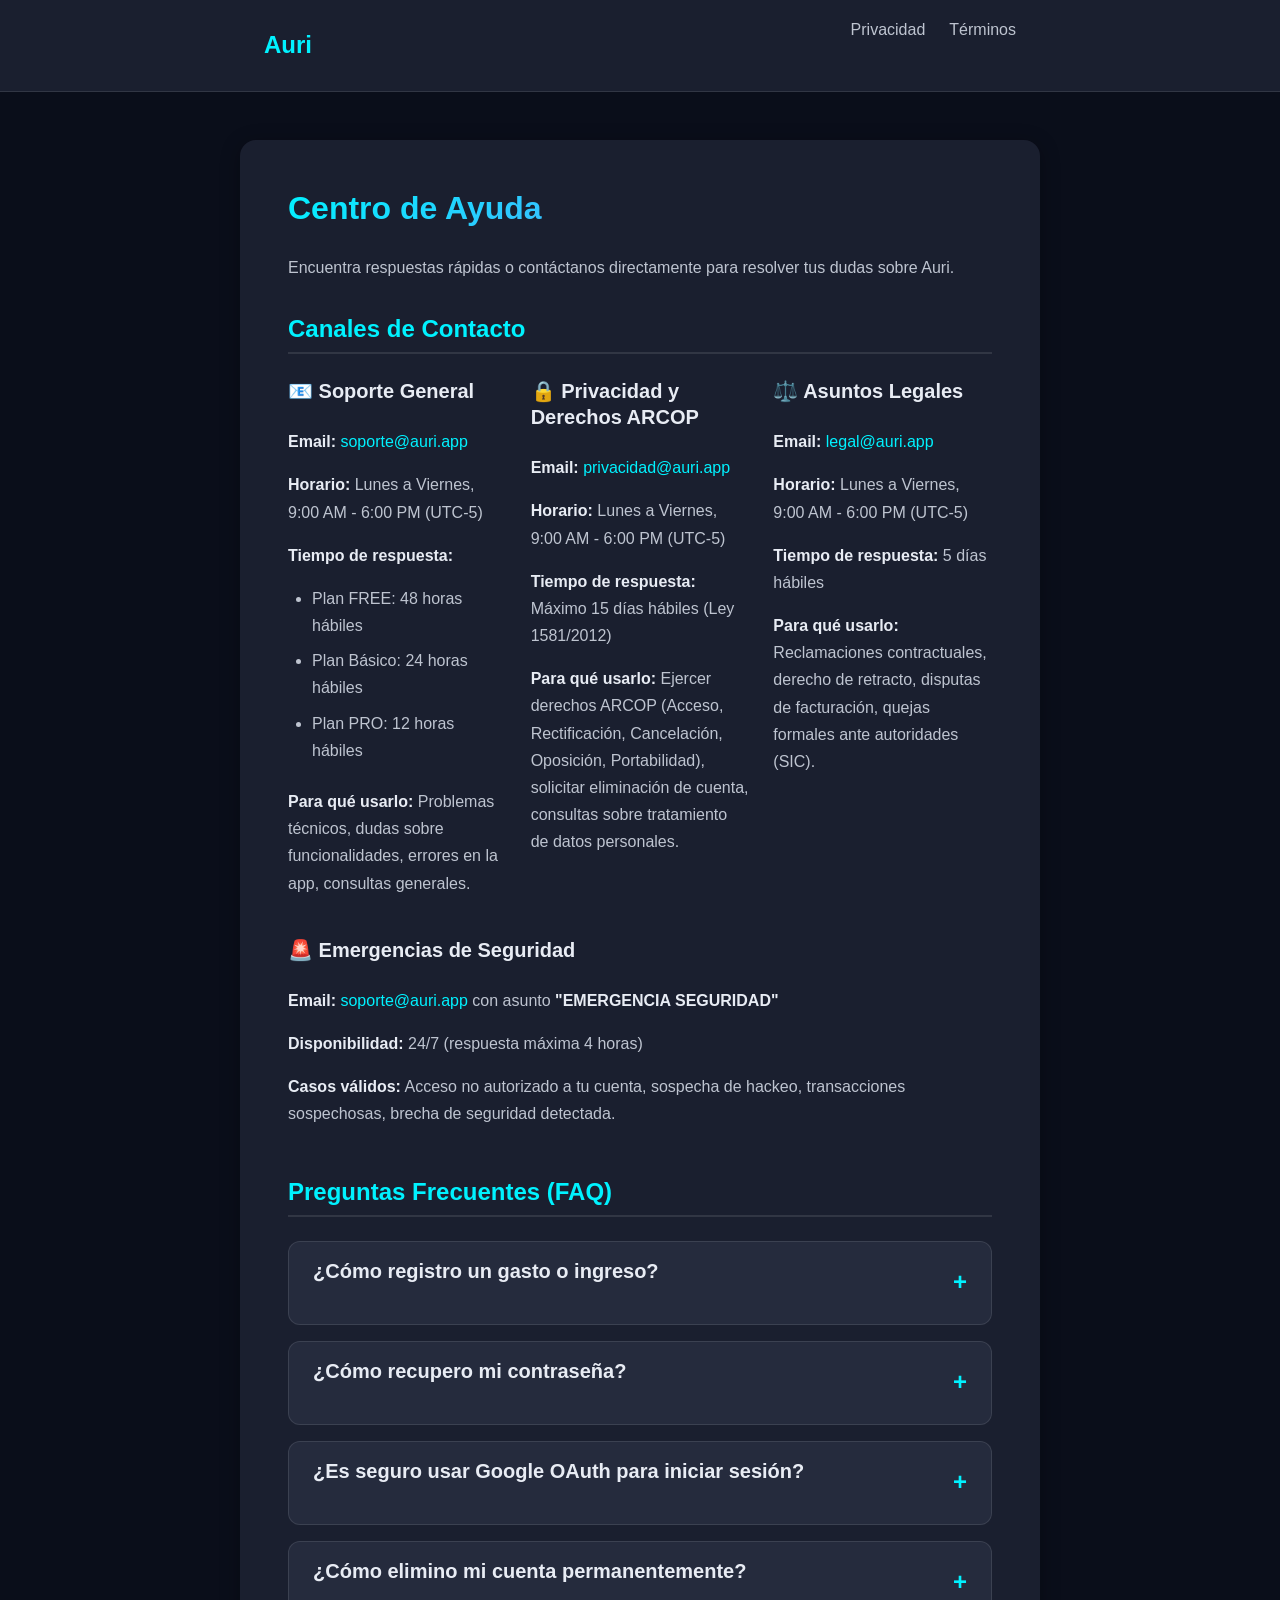
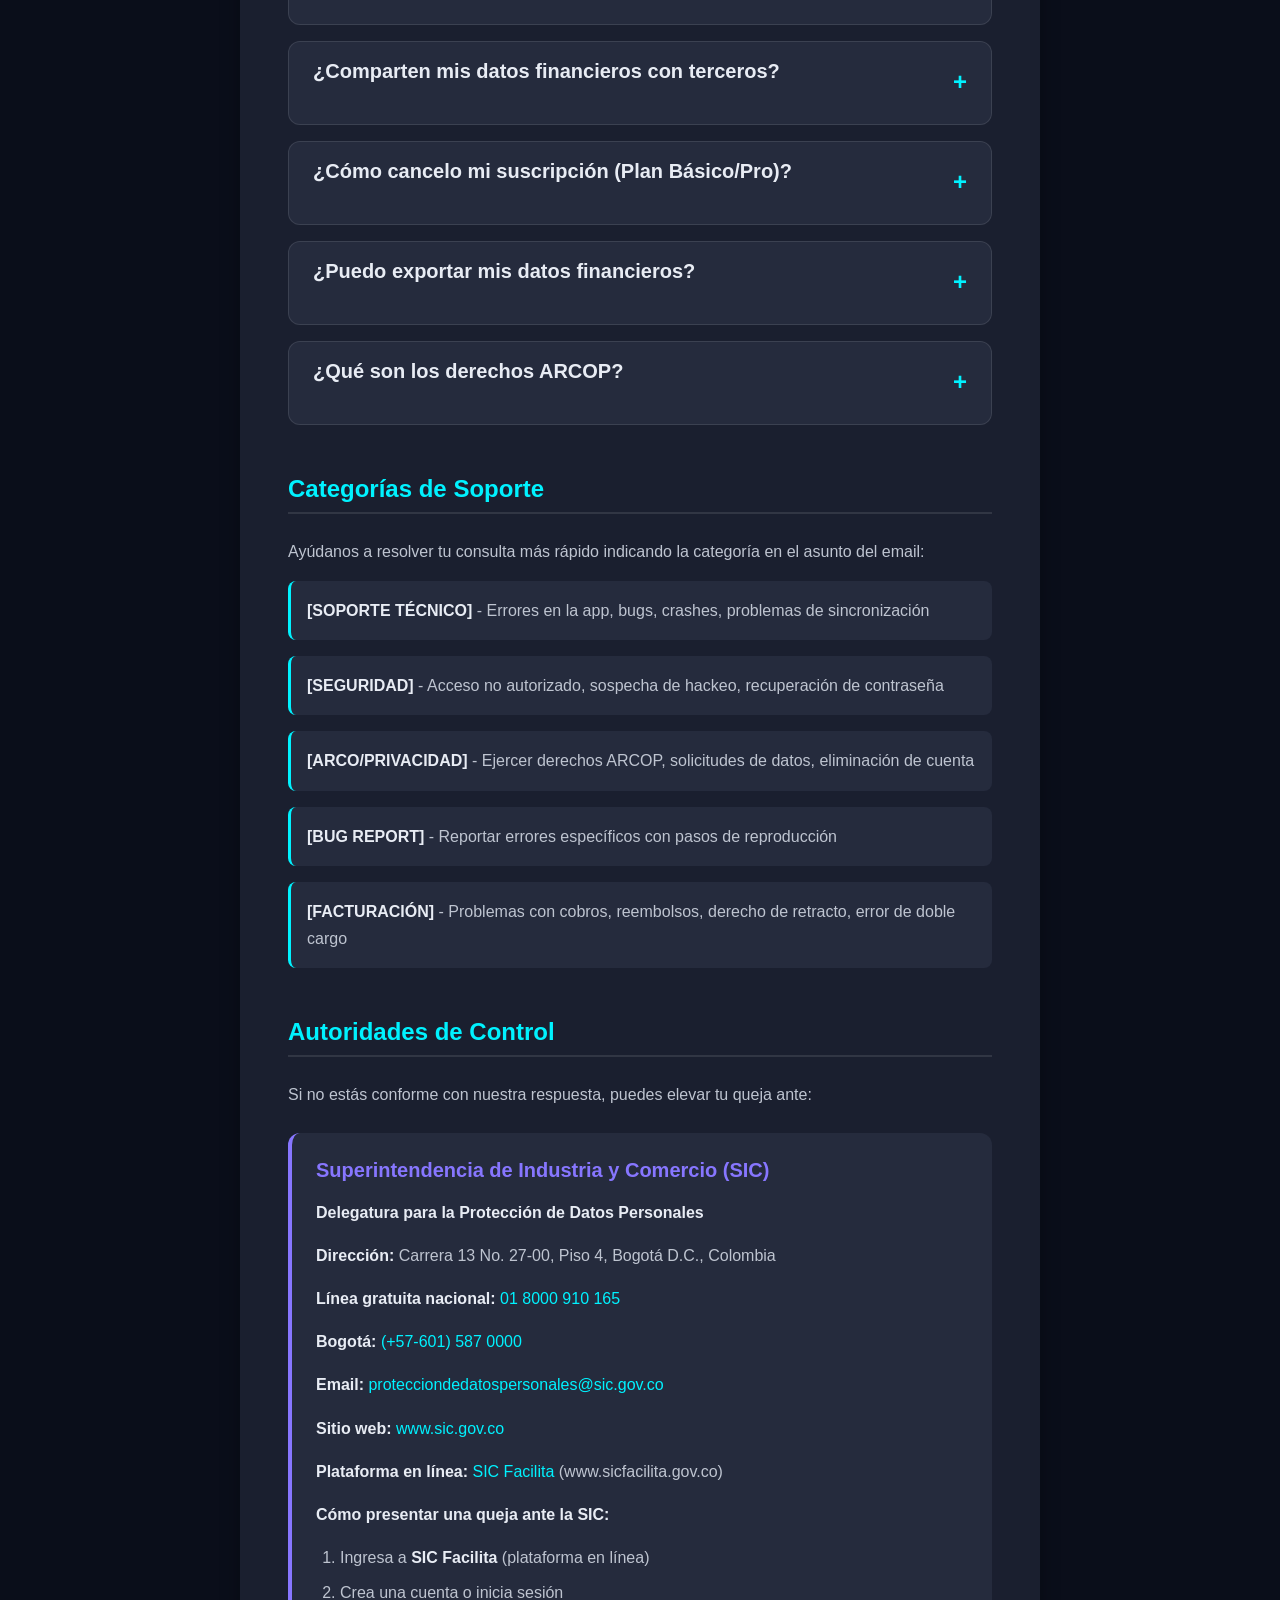
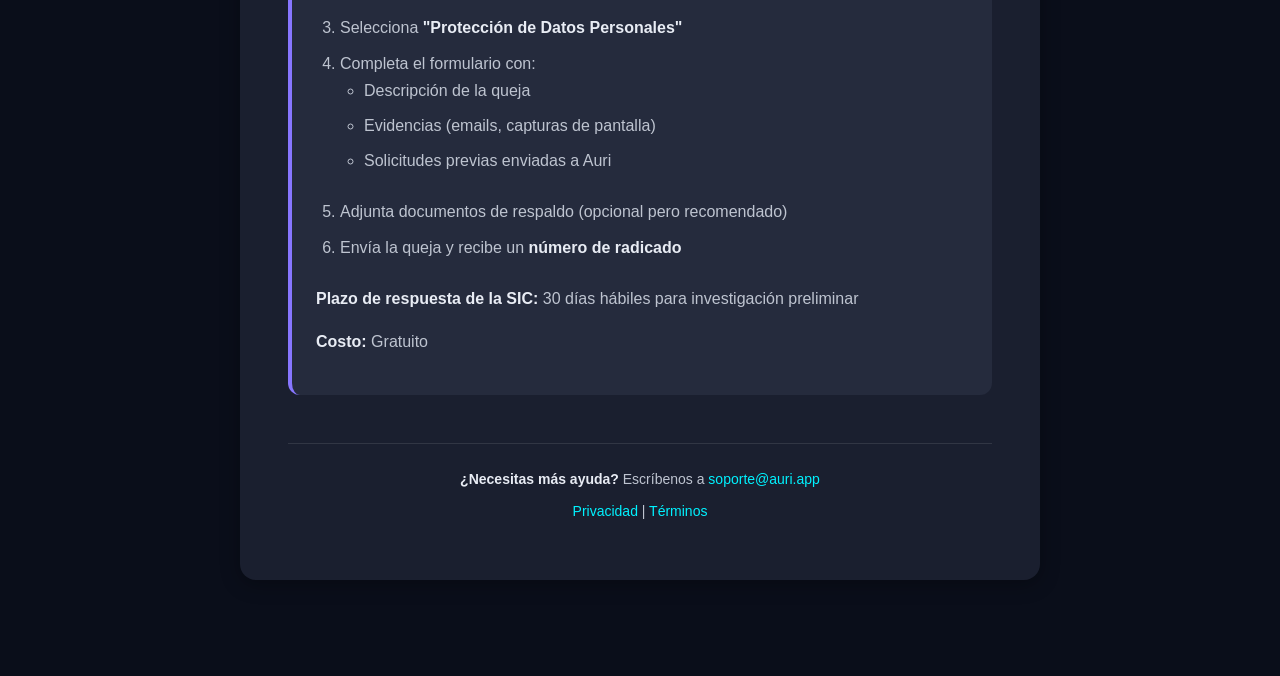
==== support.html @ 828a108d "Initial commit: Legal pages complete - Privacy, Terms, Support (HTML + CSS) - US-055 v1.0" ====
<!DOCTYPE html>
<html lang="es-CO">
<head>
  <meta charset="UTF-8">
  <meta name="viewport" content="width=device-width, initial-scale=1.0">
  <title>Centro de Ayuda - Auri</title>
  <meta name="description" content="Centro de Ayuda y Soporte de Auri - Finanzas Personales">
  <link rel="stylesheet" href="assets/styles.css">
</head>
<body>
  <header>
    <nav>
      <div class="container">
        <a href="/" class="logo">Auri</a>
        <ul>
          <li><a href="/privacy">Privacidad</a></li>
          <li><a href="/terms">Términos</a></li>
        </ul>
      </div>
    </nav>
  </header>

  <main>
    <div class="container legal-document">
      <h1>Centro de Ayuda</h1>
      <p>Encuentra respuestas rápidas o contáctanos directamente para resolver tus dudas sobre Auri.</p>

      <section id="contacto">
        <h2>Canales de Contacto</h2>
        <div class="contact-cards">
          <div class="contact-card">
            <h3>📧 Soporte General</h3>
            <p><strong>Email:</strong> <a href="mailto:soporte@auri.app">soporte@auri.app</a></p>
            <p><strong>Horario:</strong> Lunes a Viernes, 9:00 AM - 6:00 PM (UTC-5)</p>
            <p><strong>Tiempo de respuesta:</strong></p>
            <ul>
              <li>Plan FREE: 48 horas hábiles</li>
              <li>Plan Básico: 24 horas hábiles</li>
              <li>Plan PRO: 12 horas hábiles</li>
            </ul>
            <p><strong>Para qué usarlo:</strong> Problemas técnicos, dudas sobre funcionalidades, errores en la app, consultas generales.</p>
          </div>

          <div class="contact-card">
            <h3>🔒 Privacidad y Derechos ARCOP</h3>
            <p><strong>Email:</strong> <a href="mailto:privacidad@auri.app">privacidad@auri.app</a></p>
            <p><strong>Horario:</strong> Lunes a Viernes, 9:00 AM - 6:00 PM (UTC-5)</p>
            <p><strong>Tiempo de respuesta:</strong> Máximo 15 días hábiles (Ley 1581/2012)</p>
            <p><strong>Para qué usarlo:</strong> Ejercer derechos ARCOP (Acceso, Rectificación, Cancelación, Oposición, Portabilidad), solicitar eliminación de cuenta, consultas sobre tratamiento de datos personales.</p>
          </div>

          <div class="contact-card">
            <h3>⚖️ Asuntos Legales</h3>
            <p><strong>Email:</strong> <a href="mailto:legal@auri.app">legal@auri.app</a></p>
            <p><strong>Horario:</strong> Lunes a Viernes, 9:00 AM - 6:00 PM (UTC-5)</p>
            <p><strong>Tiempo de respuesta:</strong> 5 días hábiles</p>
            <p><strong>Para qué usarlo:</strong> Reclamaciones contractuales, derecho de retracto, disputas de facturación, quejas formales ante autoridades (SIC).</p>
          </div>
        </div>

        <div class="contact-card">
          <h3>🚨 Emergencias de Seguridad</h3>
          <p><strong>Email:</strong> <a href="mailto:soporte@auri.app">soporte@auri.app</a> con asunto <strong>"EMERGENCIA SEGURIDAD"</strong></p>
          <p><strong>Disponibilidad:</strong> 24/7 (respuesta máxima 4 horas)</p>
          <p><strong>Casos válidos:</strong> Acceso no autorizado a tu cuenta, sospecha de hackeo, transacciones sospechosas, brecha de seguridad detectada.</p>
        </div>
      </section>

      <section id="faq">
        <h2>Preguntas Frecuentes (FAQ)</h2>
        
        <details class="faq-item">
          <summary>
            <h3>¿Cómo registro un gasto o ingreso?</h3>
          </summary>
          <div class="faq-content">
            <ol>
              <li>Abre la app Auri</li>
              <li>Toca el botón <strong>"+"</strong> en la pantalla principal</li>
              <li>Selecciona <strong>"Gasto"</strong> o <strong>"Ingreso"</strong></li>
              <li>Completa los campos:
                <ul>
                  <li><strong>Monto:</strong> Cantidad en pesos colombianos (COP)</li>
                  <li><strong>Categoría:</strong> Selecciona una de las categorías disponibles</li>
                  <li><strong>Método de pago:</strong> Efectivo, tarjeta, transferencia, etc.</li>
                  <li><strong>Fecha:</strong> Por defecto hoy, pero puedes cambiarla</li>
                  <li><strong>Descripción:</strong> Opcional, pero recomendada para recordar el gasto</li>
                </ul>
              </li>
              <li>Toca <strong>"Guardar"</strong></li>
            </ol>
            <p><strong>Tip:</strong> Usa descripciones claras como "Almuerzo en McDonald's" en lugar de solo "Comida".</p>
          </div>
        </details>

        <details class="faq-item">
          <summary>
            <h3>¿Cómo recupero mi contraseña?</h3>
          </summary>
          <div class="faq-content">
            <ol>
              <li>En la pantalla de inicio de sesión, toca <strong>"¿Olvidaste tu contraseña?"</strong></li>
              <li>Ingresa tu <strong>correo electrónico registrado</strong></li>
              <li>Revisa tu bandeja de entrada (y carpeta de spam) para un email de <strong>Auri</strong></li>
              <li>Haz clic en el enlace de recuperación (válido por <strong>1 hora</strong>)</li>
              <li>Crea una nueva contraseña (mínimo 8 caracteres, mayúsculas, minúsculas, números)</li>
            </ol>
            <p><strong>¿No recibiste el email?</strong> Verifica que el email ingresado sea correcto y revisa spam. Si el problema persiste, contacta a <a href="mailto:soporte@auri.app">soporte@auri.app</a>.</p>
          </div>
        </details>

        <details class="faq-item">
          <summary>
            <h3>¿Es seguro usar Google OAuth para iniciar sesión?</h3>
          </summary>
          <div class="faq-content">
            <p><strong>Sí, es completamente seguro.</strong> Usar Google OAuth tiene varias ventajas:</p>
            <ul>
              <li>✅ <strong>No compartes tu contraseña de Google con Auri:</strong> La autenticación la hace Google directamente</li>
              <li>✅ <strong>Autenticación de dos factores:</strong> Si tienes 2FA en Google, se aplica también en Auri</li>
              <li>✅ <strong>Contraseñas fuertes:</strong> No necesitas recordar otra contraseña</li>
              <li>✅ <strong>Actualizaciones automáticas:</strong> Si cambias tu email en Google, se actualiza en Auri</li>
            </ul>
            <p><strong>¿Qué datos recolecta Google OAuth?</strong></p>
            <ul>
              <li>Nombre completo</li>
              <li>Correo electrónico</li>
              <li>Fotografía de perfil (opcional)</li>
            </ul>
            <p><strong>NO tenemos acceso a:</strong> tu contraseña de Google, emails, contactos, drive, calendario, etc.</p>
            <p>Consulta nuestra <a href="/privacy">Política de Privacidad</a> para más detalles.</p>
          </div>
        </details>

        <details class="faq-item">
          <summary>
            <h3>¿Cómo elimino mi cuenta permanentemente?</h3>
          </summary>
          <div class="faq-content">
            <p><strong>⚠️ ADVERTENCIA:</strong> Esta acción es <strong>irreversible después de 30 días</strong>.</p>
            <p><strong>Pasos:</strong></p>
            <ol>
              <li>Abre la app y ve a <strong>Perfil</strong></li>
              <li>Toca <strong>Configuración</strong></li>
              <li>Desplázate hasta <strong>Privacidad y Seguridad</strong></li>
              <li>Toca <strong>"Eliminar cuenta"</strong></li>
              <li>Lee las advertencias y confirma ingresando tu <strong>contraseña</strong></li>
              <li>Toca <strong>"Eliminar permanentemente"</strong></li>
            </ol>
            <p><strong>¿Qué pasa con mis datos?</strong></p>
            <ul>
              <li><strong>Período de gracia de 30 días:</strong> Tus datos se marcan para eliminación pero aún existen (puedes recuperarlos contactando a <a href="mailto:privacidad@auri.app">privacidad@auri.app</a>)</li>
              <li><strong>Después de 30 días:</strong> Todos tus datos personales y financieros son <strong>eliminados permanentemente</strong></li>
              <li><strong>Excepciones (obligación legal):</strong>
                <ul>
                  <li>Facturas de suscripciones: <strong>5 años</strong> (Ley 1819/2016)</li>
                  <li>Logs de seguridad: <strong>90 días</strong></li>
                </ul>
              </li>
            </ul>
            <p><strong>¿Se cancela mi suscripción?</strong> Sí, inmediatamente, pero <strong>sin reembolso</strong> del período ya pagado.</p>
          </div>
        </details>

        <details class="faq-item">
          <summary>
            <h3>¿Comparten mis datos financieros con terceros?</h3>
          </summary>
          <div class="faq-content">
            <p><strong>NO vendemos ni compartimos tus datos con:</strong></p>
            <ul>
              <li>❌ Agencias de publicidad</li>
              <li>❌ Data brokers (intermediarios de datos)</li>
              <li>❌ Competidores</li>
              <li>❌ Bancos o entidades financieras</li>
            </ul>
            <p><strong>Sí compartimos con proveedores autorizados (solo para operación del servicio):</strong></p>
            <ul>
              <li><strong>Supabase (AWS US-East-1):</strong> Base de datos encriptada (AES-256)</li>
              <li><strong>Brevo (Alemania):</strong> Envío de emails transaccionales (recordatorios, notificaciones)</li>
              <li><strong>Google Cloud:</strong> Autenticación OAuth (solo nombre, email, foto)</li>
              <li><strong>Railway (AWS US):</strong> Backend API</li>
            </ul>
            <p><strong>Protecciones implementadas:</strong></p>
            <ul>
              <li>✅ Todos los proveedores firmaron <strong>Cláusulas Contractuales Estándar (SCC)</strong></li>
              <li>✅ Datos encriptados <strong>en tránsito (TLS 1.3)</strong> y <strong>en reposo (AES-256)</strong></li>
              <li>✅ Acceso restringido solo a personal autorizado</li>
              <li>✅ Auditorías periódicas de seguridad</li>
            </ul>
            <p>Consulta la sección <strong>"Transferencias y Transmisiones"</strong> en nuestra <a href="/privacy">Política de Privacidad</a>.</p>
          </div>
        </details>

        <details class="faq-item">
          <summary>
            <h3>¿Cómo cancelo mi suscripción (Plan Básico/Pro)?</h3>
          </summary>
          <div class="faq-content">
            <p><strong>Método 1: Desde la App</strong></p>
            <ol>
              <li>Ve a <strong>Perfil → Planes y Suscripciones</strong></li>
              <li>Toca <strong>"Administrar suscripción"</strong></li>
              <li>Selecciona <strong>"Cancelar suscripción"</strong></li>
              <li>Confirma la cancelación</li>
            </ol>
            <p><strong>Método 2: Desde Google Play (Android)</strong></p>
            <ol>
              <li>Abre <strong>Google Play Store</strong></li>
              <li>Toca tu foto de perfil → <strong>Pagos y suscripciones → Suscripciones</strong></li>
              <li>Busca <strong>Auri</strong> → <strong>Cancelar suscripción</strong></li>
            </ol>
            <p><strong>Método 3: Desde Apple App Store (iOS)</strong></p>
            <ol>
              <li>Abre <strong>Ajustes</strong> en tu iPhone/iPad</li>
              <li>Toca <strong>[Tu Nombre] → Suscripciones</strong></li>
              <li>Busca <strong>Auri</strong> → <strong>Cancelar suscripción</strong></li>
            </ol>
            <p><strong>¿Qué pasa después de cancelar?</strong></p>
            <ul>
              <li>✅ Sigues con acceso a funcionalidades premium hasta el <strong>final del período ya pagado</strong></li>
              <li>❌ <strong>NO</strong> se renueva automáticamente al final del período</li>
              <li>💾 Tus datos <strong>NO se eliminan</strong> (puedes volver a suscribirte más adelante)</li>
              <li>📧 Recibirás un <strong>email de confirmación</strong></li>
            </ul>
            <p><strong>¿Puedo obtener reembolso?</strong> Solo bajo condiciones específicas (ver <a href="/terms#politica-reembolsos">Política de Reembolsos</a>).</p>
          </div>
        </details>

        <details class="faq-item">
          <summary>
            <h3>¿Puedo exportar mis datos financieros?</h3>
          </summary>
          <div class="faq-content">
            <p><strong>Planes que incluyen exportación:</strong></p>
            <ul>
              <li>❌ <strong>Plan FREE:</strong> No disponible</li>
              <li>✅ <strong>Plan Básico:</strong> Sí (CSV, PDF)</li>
              <li>✅ <strong>Plan PRO:</strong> Sí (CSV, PDF con gráficos)</li>
            </ul>
            <p><strong>Cómo exportar (Plan Básico/Pro):</strong></p>
            <ol>
              <li>Ve a <strong>Perfil → Configuración → Privacidad y Seguridad</strong></li>
              <li>Toca <strong>"Exportar mis datos"</strong></li>
              <li>Selecciona el formato (<strong>CSV</strong> o <strong>PDF</strong>)</li>
              <li>Selecciona el período (último mes, 3 meses, 6 meses, todo)</li>
              <li>Toca <strong>"Generar exportación"</strong></li>
              <li>Recibirás un <strong>email con el archivo descargable</strong> (válido 7 días)</li>
            </ol>
            <p><strong>¿Qué datos incluye la exportación?</strong></p>
            <ul>
              <li><strong>CSV:</strong> Gastos, ingresos, suscripciones, categorías, métodos de pago (estructura tabular)</li>
              <li><strong>PDF:</strong> Resumen ejecutivo con gráficos, balance mensual, top categorías</li>
            </ul>
            <p><strong>Derecho de Portabilidad (Art. 14 Ley 1581/2012):</strong> Todos los usuarios (incluido Plan Free) tienen derecho legal a solicitar copia de sus datos. Envía solicitud a <a href="mailto:privacidad@auri.app">privacidad@auri.app</a> (plazo de respuesta: 15 días hábiles).</p>
          </div>
        </details>

        <details class="faq-item">
          <summary>
            <h3>¿Qué son los derechos ARCOP?</h3>
          </summary>
          <div class="faq-content">
            <p><strong>ARCOP</strong> es un acrónimo de los 5 derechos que tienes sobre tus datos personales según la <strong>Ley 1581 de 2012</strong> (Colombia):</p>
            <ul>
              <li><strong>A</strong>cceso: Solicitar qué datos tenemos sobre ti</li>
              <li><strong>R</strong>ectificación: Corregir datos inexactos o incompletos</li>
              <li><strong>C</strong>ancelación: Eliminar tus datos personales (con excepciones legales)</li>
              <li><strong>O</strong>posición: Negarte a ciertos tratamientos (ej: marketing)</li>
              <li><strong>P</strong>ortabilidad: Exportar tus datos en formato estructurado</li>
            </ul>
            <p><strong>¿Cómo ejercer estos derechos?</strong></p>
            <p>Envía un email a <strong><a href="mailto:privacidad@auri.app">privacidad@auri.app</a></strong> con:</p>
            <ul>
              <li>Asunto: Tipo de derecho (ej: <strong>"SOLICITUD DE ACCESO"</strong>, <strong>"RECTIFICACIÓN DE DATOS"</strong>)</li>
              <li>Cuerpo: Nombre completo, email registrado, descripción de la solicitud</li>
              <li>Adjuntos (opcional): Copia de cédula si se solicita cambio de datos sensibles</li>
            </ul>
            <p><strong>Plazos de respuesta (Decreto 1377/2013):</strong></p>
            <ul>
              <li><strong>Acceso:</strong> 10 días hábiles</li>
              <li><strong>Rectificación:</strong> 5 días hábiles</li>
              <li><strong>Cancelación:</strong> 15 días hábiles (eliminación efectiva en 30 días)</li>
              <li><strong>Portabilidad:</strong> 15 días hábiles</li>
            </ul>
            <p><strong>Todos estos derechos son GRATUITOS.</strong> No cobramos por ejercer derechos establecidos en la ley.</p>
            <p>Consulta más detalles en la sección <strong>"Derechos ARCOP"</strong> de nuestra <a href="/privacy">Política de Privacidad</a>.</p>
          </div>
        </details>
      </section>

      <section id="categorias-soporte">
        <h2>Categorías de Soporte</h2>
        <p>Ayúdanos a resolver tu consulta más rápido indicando la categoría en el asunto del email:</p>
        
        <ul class="support-categories">
          <li><strong>[SOPORTE TÉCNICO]</strong> - Errores en la app, bugs, crashes, problemas de sincronización</li>
          <li><strong>[SEGURIDAD]</strong> - Acceso no autorizado, sospecha de hackeo, recuperación de contraseña</li>
          <li><strong>[ARCO/PRIVACIDAD]</strong> - Ejercer derechos ARCOP, solicitudes de datos, eliminación de cuenta</li>
          <li><strong>[BUG REPORT]</strong> - Reportar errores específicos con pasos de reproducción</li>
          <li><strong>[FACTURACIÓN]</strong> - Problemas con cobros, reembolsos, derecho de retracto, error de doble cargo</li>
        </ul>
      </section>

      <section id="autoridad-control">
        <h2>Autoridades de Control</h2>
        <p>Si no estás conforme con nuestra respuesta, puedes elevar tu queja ante:</p>
        
        <div class="external-entity">
          <h3>Superintendencia de Industria y Comercio (SIC)</h3>
          <p><strong>Delegatura para la Protección de Datos Personales</strong></p>
          <p><strong>Dirección:</strong> Carrera 13 No. 27-00, Piso 4, Bogotá D.C., Colombia</p>
          <p><strong>Línea gratuita nacional:</strong> <a href="tel:018000910165">01 8000 910 165</a></p>
          <p><strong>Bogotá:</strong> <a href="tel:+576013870000">(+57-601) 587 0000</a></p>
          <p><strong>Email:</strong> <a href="mailto:protecciondedatospersonales@sic.gov.co">protecciondedatospersonales@sic.gov.co</a></p>
          <p><strong>Sitio web:</strong> <a href="https://www.sic.gov.co" target="_blank">www.sic.gov.co</a></p>
          <p><strong>Plataforma en línea:</strong> <a href="https://www.sicfacilita.gov.co" target="_blank">SIC Facilita</a> (www.sicfacilita.gov.co)</p>
          
          <p><strong>Cómo presentar una queja ante la SIC:</strong></p>
          <ol>
            <li>Ingresa a <strong>SIC Facilita</strong> (plataforma en línea)</li>
            <li>Crea una cuenta o inicia sesión</li>
            <li>Selecciona <strong>"Protección de Datos Personales"</strong></li>
            <li>Completa el formulario con:
              <ul>
                <li>Descripción de la queja</li>
                <li>Evidencias (emails, capturas de pantalla)</li>
                <li>Solicitudes previas enviadas a Auri</li>
              </ul>
            </li>
            <li>Adjunta documentos de respaldo (opcional pero recomendado)</li>
            <li>Envía la queja y recibe un <strong>número de radicado</strong></li>
          </ol>
          
          <p><strong>Plazo de respuesta de la SIC:</strong> 30 días hábiles para investigación preliminar</p>
          <p><strong>Costo:</strong> Gratuito</p>
        </div>
      </section>

      <footer class="document-footer">
        <p><strong>¿Necesitas más ayuda?</strong> Escríbenos a <a href="mailto:soporte@auri.app">soporte@auri.app</a></p>
        <p><a href="/privacy">Privacidad</a> | <a href="/terms">Términos</a></p>
      </footer>
    </div>
  </main>
</body>
</html>
---- assets/styles.css ----
/* ============================================
   AURI LEGAL PAGES - STYLES
   Design System: The Luminous Vault
   ============================================ */

/* === VARIABLES === */
:root {
  /* Colors */
  --surface: #0A0E1A;
  --surface-container: #1A1F2F;
  --surface-container-high: #252B3D;
  
  --on-surface: #E8ECF4;
  --on-surface-variant: #BEC4D0;
  --on-surface-muted: #8A91A3;
  
  --primary: #00F2FF;
  --primary-dim: rgba(0, 242, 255, 0.1);
  --secondary: #8776FF;
  --tertiary: #00F262;
  
  --border: rgba(255, 255, 255, 0.1);
  
  /* Typography */
  --font-family: 'Plus Jakarta Sans', -apple-system, BlinkMacSystemFont, 'Segoe UI', 'Roboto', sans-serif;
  
  /* Spacing */
  --spacing-xs: 0.5rem;
  --spacing-sm: 1rem;
  --spacing-md: 1.5rem;
  --spacing-lg: 2rem;
  --spacing-xl: 3rem;
  
  /* Border Radius */
  --radius-sm: 8px;
  --radius-md: 12px;
  --radius-lg: 16px;
}

/* === RESET & BASE === */
* {
  margin: 0;
  padding: 0;
  box-sizing: border-box;
}

html {
  font-size: 16px;
  scroll-behavior: smooth;
}

body {
  font-family: var(--font-family);
  background: var(--surface);
  color: var(--on-surface);
  line-height: 1.7;
  -webkit-font-smoothing: antialiased;
  -moz-osx-font-smoothing: grayscale;
}

/* === TYPOGRAPHY === */
h1, h2, h3, h4, h5, h6 {
  font-weight: 700;
  line-height: 1.3;
  margin-bottom: var(--spacing-md);
  color: var(--on-surface);
}

h1 {
  font-size: 2rem;
  background: linear-gradient(135deg, var(--primary), var(--secondary));
  -webkit-background-clip: text;
  -webkit-text-fill-color: transparent;
  background-clip: text;
}

h2 {
  font-size: 1.5rem;
  color: var(--primary);
  border-bottom: 2px solid var(--border);
  padding-bottom: var(--spacing-xs);
  margin-top: var(--spacing-lg);
}

h3 {
  font-size: 1.25rem;
  color: var(--on-surface);
}

p {
  margin-bottom: var(--spacing-sm);
  color: var(--on-surface-variant);
}

a {
  color: var(--primary);
  text-decoration: none;
  transition: color 0.2s ease;
}

a:hover {
  color: var(--secondary);
  text-decoration: underline;
}

/* === HEADER & NAV === */
header {
  background: var(--surface-container);
  border-bottom: 1px solid var(--border);
  position: sticky;
  top: 0;
  z-index: 100;
  backdrop-filter: blur(10px);
}

nav {
  padding: var(--spacing-sm) 0;
}

nav .container {
  display: flex;
  justify-content: space-between;
  align-items: center;
}

nav .logo {
  font-size: 1.5rem;
  font-weight: 800;
  color: var(--primary);
  text-decoration: none;
}

nav ul {
  display: flex;
  gap: var(--spacing-md);
  list-style: none;
}

nav ul li a {
  color: var(--on-surface-variant);
  font-weight: 500;
  text-decoration: none;
  transition: color 0.2s ease;
}

nav ul li a:hover {
  color: var(--primary);
}

/* === CONTAINER === */
.container {
  max-width: 800px;
  margin: 0 auto;
  padding: 0 var(--spacing-sm);
}

@media (min-width: 768px) {
  .container {
    padding: 0 var(--spacing-md);
  }
}

/* === MAIN CONTENT === */
main {
  padding: var(--spacing-xl) 0;
  min-height: 80vh;
}

.legal-document {
  background: var(--surface-container);
  border-radius: var(--radius-lg);
  padding: var(--spacing-lg);
  margin-bottom: var(--spacing-xl);
  box-shadow: 0 4px 20px rgba(0, 0, 0, 0.3);
}

@media (min-width: 768px) {
  .legal-document {
    padding: var(--spacing-xl);
  }
}

.metadata {
  font-size: 0.875rem;
  color: var(--on-surface-muted);
  padding: var(--spacing-sm);
  background: var(--primary-dim);
  border-left: 3px solid var(--primary);
  border-radius: var(--radius-sm);
  margin-bottom: var(--spacing-lg);
}

/* === LISTS === */
ul, ol {
  margin-left: var(--spacing-md);
  margin-bottom: var(--spacing-md);
  color: var(--on-surface-variant);
}

li {
  margin-bottom: var(--spacing-xs);
}

/* === SECTIONS === */
section {
  margin-bottom: var(--spacing-xl);
}

section:last-child {
  margin-bottom: 0;
}

/* === TABLES === */
table {
  width: 100%;
  border-collapse: collapse;
  margin: var(--spacing-md) 0;
  background: var(--surface-container-high);
  border-radius: var(--radius-md);
  overflow: hidden;
}

th, td {
  padding: var(--spacing-sm);
  text-align: left;
  border-bottom: 1px solid var(--border);
}

th {
  background: var(--primary-dim);
  color: var(--primary);
  font-weight: 600;
}

tr:last-child td {
  border-bottom: none;
}

/* === CODE BLOCKS === */
code {
  background: var(--surface-container-high);
  padding: 2px 6px;
  border-radius: 4px;
  font-family: 'Courier New', monospace;
  font-size: 0.875rem;
  color: var(--tertiary);
}

pre {
  background: var(--surface-container-high);
  padding: var(--spacing-sm);
  border-radius: var(--radius-sm);
  overflow-x: auto;
  margin: var(--spacing-md) 0;
}

pre code {
  background: transparent;
  padding: 0;
}

/* === SUPPORT PAGE SPECIFIC === */
.support-page .lead {
  font-size: 1.125rem;
  color: var(--on-surface-variant);
  margin-bottom: var(--spacing-xl);
}

.contact-cards {
  display: grid;
  gap: var(--spacing-md);
  margin: var(--spacing-md) 0;
}

@media (min-width: 768px) {
  .contact-cards {
    grid-template-columns: repeat(3, 1fr);
  }
}

.card {
  background: var(--surface-container-high);
  padding: var(--spacing-md);
  border-radius: var(--radius-md);
  border: 1px solid var(--border);
  transition: border-color 0.3s ease, transform 0.3s ease;
}

.card:hover {
  border-color: var(--primary);
  transform: translateY(-2px);
}

.card h3 {
  color: var(--primary);
  font-size: 1.125rem;
  margin-bottom: var(--spacing-sm);
}

/* === FAQ === */
.faq-item {
  background: var(--surface-container-high);
  border: 1px solid var(--border);
  border-radius: var(--radius-md);
  margin-bottom: var(--spacing-sm);
  overflow: hidden;
  transition: border-color 0.3s ease;
}

.faq-item:hover {
  border-color: var(--primary);
}

.faq-item summary {
  padding: var(--spacing-sm) var(--spacing-md);
  cursor: pointer;
  font-weight: 600;
  color: var(--on-surface);
  list-style: none;
  display: flex;
  justify-content: space-between;
  align-items: center;
}

.faq-item summary::-webkit-details-marker {
  display: none;
}

.faq-item summary::after {
  content: '+';
  font-size: 1.5rem;
  color: var(--primary);
  transition: transform 0.3s ease;
}

.faq-item[open] summary::after {
  transform: rotate(45deg);
}

.faq-item p {
  padding: 0 var(--spacing-md) var(--spacing-md);
  color: var(--on-surface-variant);
}

/* === EXTERNAL ENTITY === */
.external-entity {
  background: var(--surface-container-high);
  padding: var(--spacing-md);
  border-radius: var(--radius-md);
  border-left: 4px solid var(--secondary);
  margin: var(--spacing-md) 0;
}

.external-entity h3 {
  color: var(--secondary);
  margin-bottom: var(--spacing-sm);
}

/* === SUPPORT CATEGORIES === */
.support-categories {
  list-style: none;
  margin-left: 0;
}

.support-categories li {
  padding: var(--spacing-sm);
  border-left: 3px solid var(--primary);
  background: var(--surface-container-high);
  border-radius: var(--radius-sm);
  margin-bottom: var(--spacing-sm);
}

/* === FOOTER === */
.document-footer {
  margin-top: var(--spacing-xl);
  padding-top: var(--spacing-md);
  border-top: 1px solid var(--border);
  text-align: center;
  color: var(--on-surface-muted);
  font-size: 0.875rem;
}

.document-footer p {
  margin-bottom: var(--spacing-xs);
}

/* === HR === */
hr {
  border: none;
  border-top: 1px solid var(--border);
  margin: var(--spacing-lg) 0;
}

/* === HIGHLIGHTS === */
strong {
  color: var(--on-surface);
  font-weight: 600;
}

mark {
  background: var(--primary-dim);
  color: var(--primary);
  padding: 2px 4px;
  border-radius: 4px;
}

/* === RESPONSIVE === */
@media (max-width: 767px) {
  h1 {
    font-size: 1.75rem;
  }
  
  h2 {
    font-size: 1.25rem;
  }
  
  nav ul {
    gap: var(--spacing-sm);
  }
}

/* === PRINT STYLES === */
@media print {
  body {
    background: white;
    color: black;
  }
  
  header, nav {
    display: none;
  }
  
  .legal-document {
    box-shadow: none;
    border: 1px solid #ccc;
  }
  
  a {
    color: black;
    text-decoration: underline;
  }
}
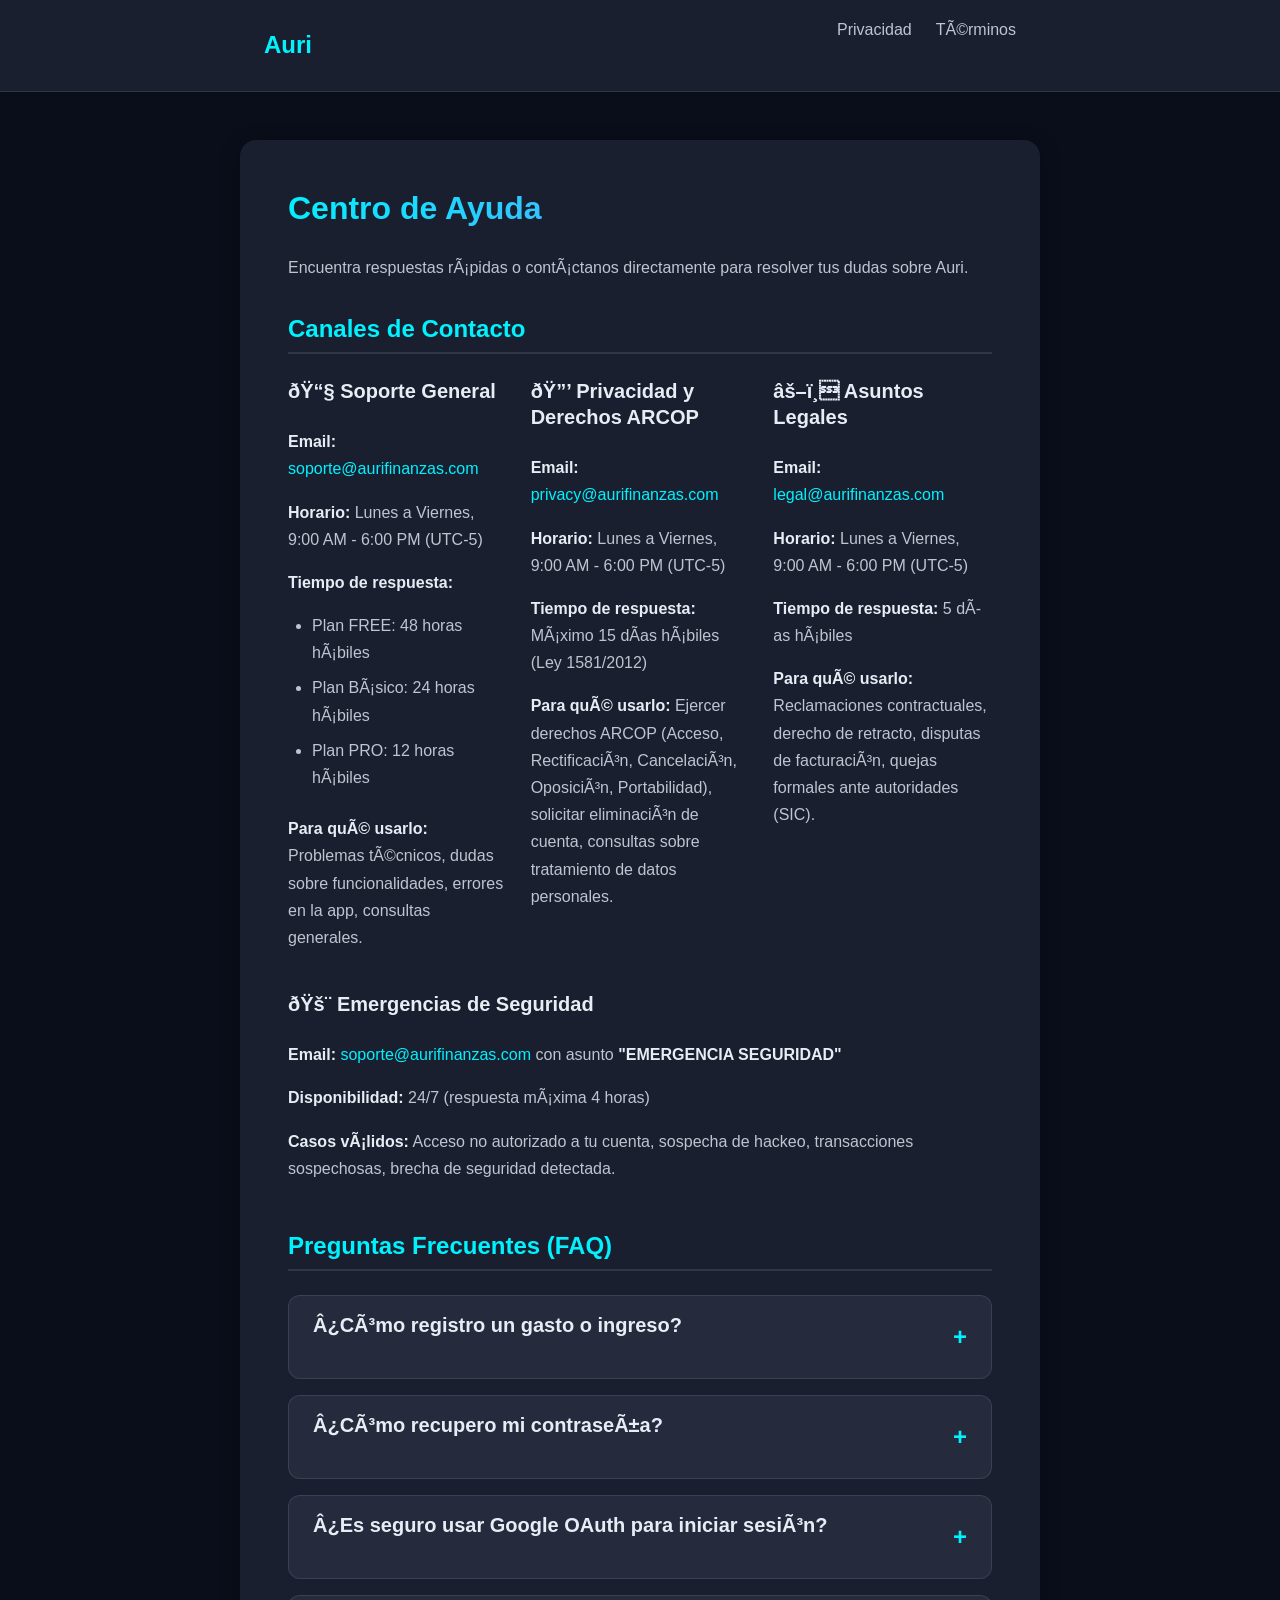
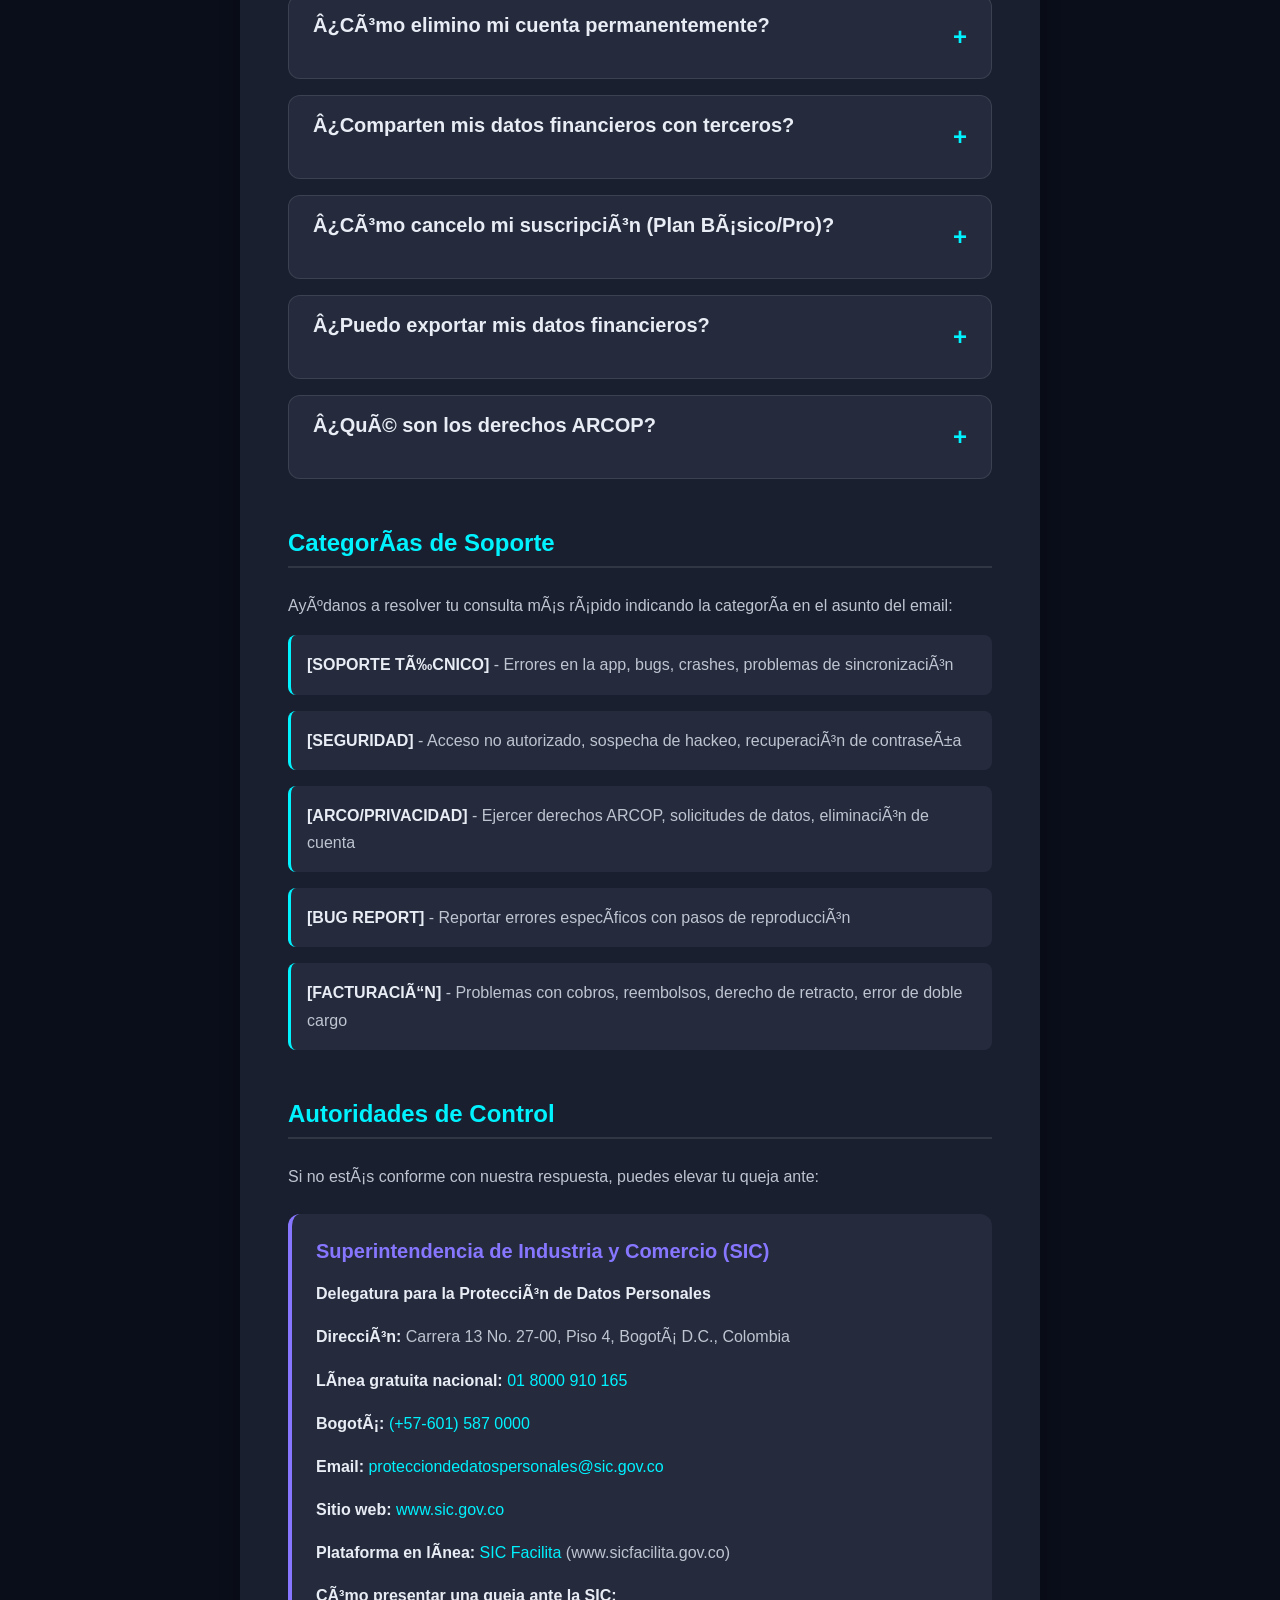
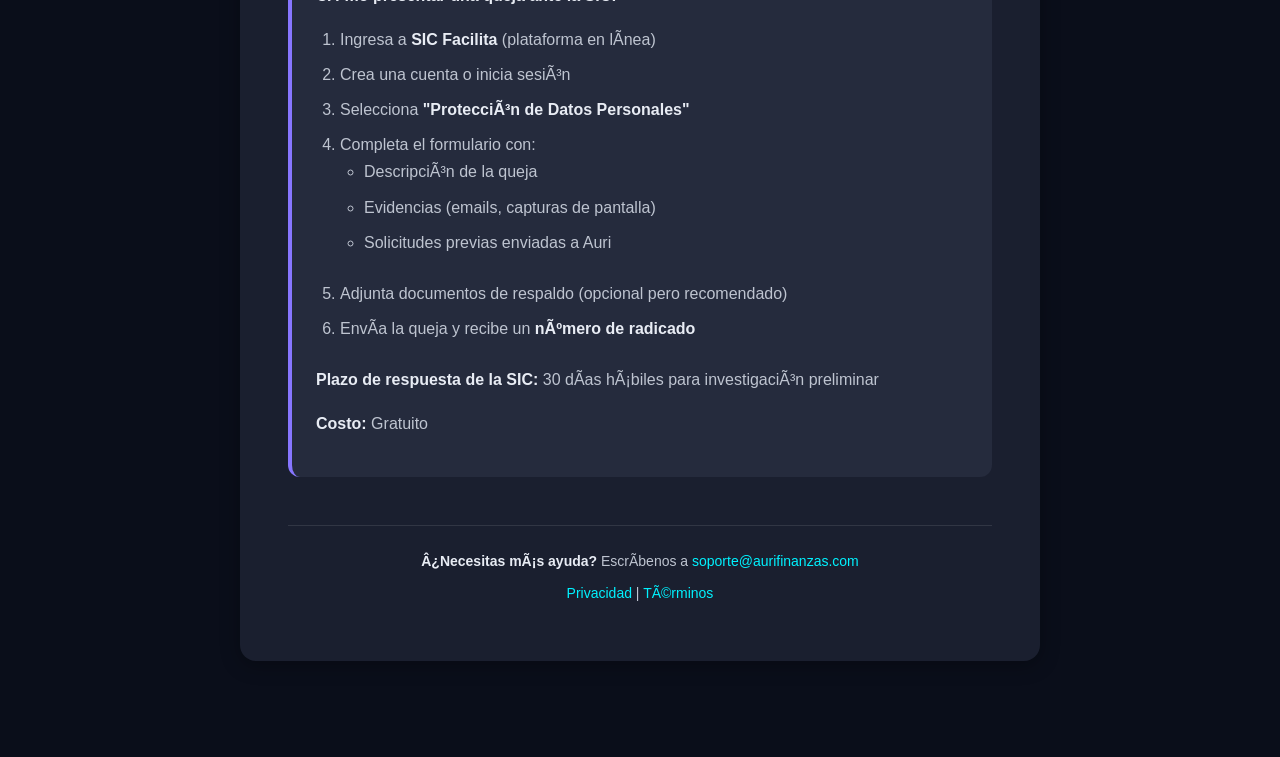
==== commit a63945e4: "Ajustes de correos" ====
--- a/support.html
+++ b/support.html
@@ -1,4 +1,4 @@
-<!DOCTYPE html>
+﻿<!DOCTYPE html>
 <html lang="es-CO">
 <head>
   <meta charset="UTF-8">
@@ -14,7 +14,7 @@
         <a href="/" class="logo">Auri</a>
         <ul>
           <li><a href="/privacy">Privacidad</a></li>
-          <li><a href="/terms">Términos</a></li>
+          <li><a href="/terms">TÃ©rminos</a></li>
         </ul>
       </div>
     </nav>
@@ -23,46 +23,46 @@
   <main>
     <div class="container legal-document">
       <h1>Centro de Ayuda</h1>
-      <p>Encuentra respuestas rápidas o contáctanos directamente para resolver tus dudas sobre Auri.</p>
+      <p>Encuentra respuestas rÃ¡pidas o contÃ¡ctanos directamente para resolver tus dudas sobre Auri.</p>
 
       <section id="contacto">
         <h2>Canales de Contacto</h2>
         <div class="contact-cards">
           <div class="contact-card">
-            <h3>📧 Soporte General</h3>
-            <p><strong>Email:</strong> <a href="mailto:soporte@auri.app">soporte@auri.app</a></p>
+            <h3>ðŸ“§ Soporte General</h3>
+            <p><strong>Email:</strong> <a href="mailto:soporte@aurifinanzas.com">soporte@aurifinanzas.com</a></p>
             <p><strong>Horario:</strong> Lunes a Viernes, 9:00 AM - 6:00 PM (UTC-5)</p>
             <p><strong>Tiempo de respuesta:</strong></p>
             <ul>
-              <li>Plan FREE: 48 horas hábiles</li>
-              <li>Plan Básico: 24 horas hábiles</li>
-              <li>Plan PRO: 12 horas hábiles</li>
-            </ul>
-            <p><strong>Para qué usarlo:</strong> Problemas técnicos, dudas sobre funcionalidades, errores en la app, consultas generales.</p>
+              <li>Plan FREE: 48 horas hÃ¡biles</li>
+              <li>Plan BÃ¡sico: 24 horas hÃ¡biles</li>
+              <li>Plan PRO: 12 horas hÃ¡biles</li>
+            </ul>
+            <p><strong>Para quÃ© usarlo:</strong> Problemas tÃ©cnicos, dudas sobre funcionalidades, errores en la app, consultas generales.</p>
           </div>
 
           <div class="contact-card">
-            <h3>🔒 Privacidad y Derechos ARCOP</h3>
-            <p><strong>Email:</strong> <a href="mailto:privacidad@auri.app">privacidad@auri.app</a></p>
+            <h3>ðŸ”’ Privacidad y Derechos ARCOP</h3>
+            <p><strong>Email:</strong> <a href="mailto:privacy@aurifinanzas.com">privacy@aurifinanzas.com</a></p>
             <p><strong>Horario:</strong> Lunes a Viernes, 9:00 AM - 6:00 PM (UTC-5)</p>
-            <p><strong>Tiempo de respuesta:</strong> Máximo 15 días hábiles (Ley 1581/2012)</p>
-            <p><strong>Para qué usarlo:</strong> Ejercer derechos ARCOP (Acceso, Rectificación, Cancelación, Oposición, Portabilidad), solicitar eliminación de cuenta, consultas sobre tratamiento de datos personales.</p>
+            <p><strong>Tiempo de respuesta:</strong> MÃ¡ximo 15 dÃ­as hÃ¡biles (Ley 1581/2012)</p>
+            <p><strong>Para quÃ© usarlo:</strong> Ejercer derechos ARCOP (Acceso, RectificaciÃ³n, CancelaciÃ³n, OposiciÃ³n, Portabilidad), solicitar eliminaciÃ³n de cuenta, consultas sobre tratamiento de datos personales.</p>
           </div>
 
           <div class="contact-card">
-            <h3>⚖️ Asuntos Legales</h3>
-            <p><strong>Email:</strong> <a href="mailto:legal@auri.app">legal@auri.app</a></p>
+            <h3>âš–ï¸ Asuntos Legales</h3>
+            <p><strong>Email:</strong> <a href="mailto:legal@aurifinanzas.com">legal@aurifinanzas.com</a></p>
             <p><strong>Horario:</strong> Lunes a Viernes, 9:00 AM - 6:00 PM (UTC-5)</p>
-            <p><strong>Tiempo de respuesta:</strong> 5 días hábiles</p>
-            <p><strong>Para qué usarlo:</strong> Reclamaciones contractuales, derecho de retracto, disputas de facturación, quejas formales ante autoridades (SIC).</p>
+            <p><strong>Tiempo de respuesta:</strong> 5 dÃ­as hÃ¡biles</p>
+            <p><strong>Para quÃ© usarlo:</strong> Reclamaciones contractuales, derecho de retracto, disputas de facturaciÃ³n, quejas formales ante autoridades (SIC).</p>
           </div>
         </div>
 
         <div class="contact-card">
-          <h3>🚨 Emergencias de Seguridad</h3>
-          <p><strong>Email:</strong> <a href="mailto:soporte@auri.app">soporte@auri.app</a> con asunto <strong>"EMERGENCIA SEGURIDAD"</strong></p>
-          <p><strong>Disponibilidad:</strong> 24/7 (respuesta máxima 4 horas)</p>
-          <p><strong>Casos válidos:</strong> Acceso no autorizado a tu cuenta, sospecha de hackeo, transacciones sospechosas, brecha de seguridad detectada.</p>
+          <h3>ðŸš¨ Emergencias de Seguridad</h3>
+          <p><strong>Email:</strong> <a href="mailto:soporte@aurifinanzas.com">soporte@aurifinanzas.com</a> con asunto <strong>"EMERGENCIA SEGURIDAD"</strong></p>
+          <p><strong>Disponibilidad:</strong> 24/7 (respuesta mÃ¡xima 4 horas)</p>
+          <p><strong>Casos vÃ¡lidos:</strong> Acceso no autorizado a tu cuenta, sospecha de hackeo, transacciones sospechosas, brecha de seguridad detectada.</p>
         </div>
       </section>
 
@@ -71,20 +71,20 @@
         
         <details class="faq-item">
           <summary>
-            <h3>¿Cómo registro un gasto o ingreso?</h3>
+            <h3>Â¿CÃ³mo registro un gasto o ingreso?</h3>
           </summary>
           <div class="faq-content">
             <ol>
               <li>Abre la app Auri</li>
-              <li>Toca el botón <strong>"+"</strong> en la pantalla principal</li>
+              <li>Toca el botÃ³n <strong>"+"</strong> en la pantalla principal</li>
               <li>Selecciona <strong>"Gasto"</strong> o <strong>"Ingreso"</strong></li>
               <li>Completa los campos:
                 <ul>
                   <li><strong>Monto:</strong> Cantidad en pesos colombianos (COP)</li>
-                  <li><strong>Categoría:</strong> Selecciona una de las categorías disponibles</li>
-                  <li><strong>Método de pago:</strong> Efectivo, tarjeta, transferencia, etc.</li>
+                  <li><strong>CategorÃ­a:</strong> Selecciona una de las categorÃ­as disponibles</li>
+                  <li><strong>MÃ©todo de pago:</strong> Efectivo, tarjeta, transferencia, etc.</li>
                   <li><strong>Fecha:</strong> Por defecto hoy, pero puedes cambiarla</li>
-                  <li><strong>Descripción:</strong> Opcional, pero recomendada para recordar el gasto</li>
+                  <li><strong>DescripciÃ³n:</strong> Opcional, pero recomendada para recordar el gasto</li>
                 </ul>
               </li>
               <li>Toca <strong>"Guardar"</strong></li>
@@ -95,253 +95,254 @@
 
         <details class="faq-item">
           <summary>
-            <h3>¿Cómo recupero mi contraseña?</h3>
-          </summary>
-          <div class="faq-content">
-            <ol>
-              <li>En la pantalla de inicio de sesión, toca <strong>"¿Olvidaste tu contraseña?"</strong></li>
-              <li>Ingresa tu <strong>correo electrónico registrado</strong></li>
+            <h3>Â¿CÃ³mo recupero mi contraseÃ±a?</h3>
+          </summary>
+          <div class="faq-content">
+            <ol>
+              <li>En la pantalla de inicio de sesiÃ³n, toca <strong>"Â¿Olvidaste tu contraseÃ±a?"</strong></li>
+              <li>Ingresa tu <strong>correo electrÃ³nico registrado</strong></li>
               <li>Revisa tu bandeja de entrada (y carpeta de spam) para un email de <strong>Auri</strong></li>
-              <li>Haz clic en el enlace de recuperación (válido por <strong>1 hora</strong>)</li>
-              <li>Crea una nueva contraseña (mínimo 8 caracteres, mayúsculas, minúsculas, números)</li>
-            </ol>
-            <p><strong>¿No recibiste el email?</strong> Verifica que el email ingresado sea correcto y revisa spam. Si el problema persiste, contacta a <a href="mailto:soporte@auri.app">soporte@auri.app</a>.</p>
-          </div>
-        </details>
-
-        <details class="faq-item">
-          <summary>
-            <h3>¿Es seguro usar Google OAuth para iniciar sesión?</h3>
-          </summary>
-          <div class="faq-content">
-            <p><strong>Sí, es completamente seguro.</strong> Usar Google OAuth tiene varias ventajas:</p>
-            <ul>
-              <li>✅ <strong>No compartes tu contraseña de Google con Auri:</strong> La autenticación la hace Google directamente</li>
-              <li>✅ <strong>Autenticación de dos factores:</strong> Si tienes 2FA en Google, se aplica también en Auri</li>
-              <li>✅ <strong>Contraseñas fuertes:</strong> No necesitas recordar otra contraseña</li>
-              <li>✅ <strong>Actualizaciones automáticas:</strong> Si cambias tu email en Google, se actualiza en Auri</li>
-            </ul>
-            <p><strong>¿Qué datos recolecta Google OAuth?</strong></p>
+              <li>Haz clic en el enlace de recuperaciÃ³n (vÃ¡lido por <strong>1 hora</strong>)</li>
+              <li>Crea una nueva contraseÃ±a (mÃ­nimo 8 caracteres, mayÃºsculas, minÃºsculas, nÃºmeros)</li>
+            </ol>
+            <p><strong>Â¿No recibiste el email?</strong> Verifica que el email ingresado sea correcto y revisa spam. Si el problema persiste, contacta a <a href="mailto:soporte@aurifinanzas.com">soporte@aurifinanzas.com</a>.</p>
+          </div>
+        </details>
+
+        <details class="faq-item">
+          <summary>
+            <h3>Â¿Es seguro usar Google OAuth para iniciar sesiÃ³n?</h3>
+          </summary>
+          <div class="faq-content">
+            <p><strong>SÃ­, es completamente seguro.</strong> Usar Google OAuth tiene varias ventajas:</p>
+            <ul>
+              <li>âœ… <strong>No compartes tu contraseÃ±a de Google con Auri:</strong> La autenticaciÃ³n la hace Google directamente</li>
+              <li>âœ… <strong>AutenticaciÃ³n de dos factores:</strong> Si tienes 2FA en Google, se aplica tambiÃ©n en Auri</li>
+              <li>âœ… <strong>ContraseÃ±as fuertes:</strong> No necesitas recordar otra contraseÃ±a</li>
+              <li>âœ… <strong>Actualizaciones automÃ¡ticas:</strong> Si cambias tu email en Google, se actualiza en Auri</li>
+            </ul>
+            <p><strong>Â¿QuÃ© datos recolecta Google OAuth?</strong></p>
             <ul>
               <li>Nombre completo</li>
-              <li>Correo electrónico</li>
-              <li>Fotografía de perfil (opcional)</li>
-            </ul>
-            <p><strong>NO tenemos acceso a:</strong> tu contraseña de Google, emails, contactos, drive, calendario, etc.</p>
-            <p>Consulta nuestra <a href="/privacy">Política de Privacidad</a> para más detalles.</p>
-          </div>
-        </details>
-
-        <details class="faq-item">
-          <summary>
-            <h3>¿Cómo elimino mi cuenta permanentemente?</h3>
-          </summary>
-          <div class="faq-content">
-            <p><strong>⚠️ ADVERTENCIA:</strong> Esta acción es <strong>irreversible después de 30 días</strong>.</p>
+              <li>Correo electrÃ³nico</li>
+              <li>FotografÃ­a de perfil (opcional)</li>
+            </ul>
+            <p><strong>NO tenemos acceso a:</strong> tu contraseÃ±a de Google, emails, contactos, drive, calendario, etc.</p>
+            <p>Consulta nuestra <a href="/privacy">PolÃ­tica de Privacidad</a> para mÃ¡s detalles.</p>
+          </div>
+        </details>
+
+        <details class="faq-item">
+          <summary>
+            <h3>Â¿CÃ³mo elimino mi cuenta permanentemente?</h3>
+          </summary>
+          <div class="faq-content">
+            <p><strong>âš ï¸ ADVERTENCIA:</strong> Esta acciÃ³n es <strong>irreversible despuÃ©s de 30 dÃ­as</strong>.</p>
             <p><strong>Pasos:</strong></p>
             <ol>
               <li>Abre la app y ve a <strong>Perfil</strong></li>
-              <li>Toca <strong>Configuración</strong></li>
-              <li>Desplázate hasta <strong>Privacidad y Seguridad</strong></li>
+              <li>Toca <strong>ConfiguraciÃ³n</strong></li>
+              <li>DesplÃ¡zate hasta <strong>Privacidad y Seguridad</strong></li>
               <li>Toca <strong>"Eliminar cuenta"</strong></li>
-              <li>Lee las advertencias y confirma ingresando tu <strong>contraseña</strong></li>
+              <li>Lee las advertencias y confirma ingresando tu <strong>contraseÃ±a</strong></li>
               <li>Toca <strong>"Eliminar permanentemente"</strong></li>
             </ol>
-            <p><strong>¿Qué pasa con mis datos?</strong></p>
-            <ul>
-              <li><strong>Período de gracia de 30 días:</strong> Tus datos se marcan para eliminación pero aún existen (puedes recuperarlos contactando a <a href="mailto:privacidad@auri.app">privacidad@auri.app</a>)</li>
-              <li><strong>Después de 30 días:</strong> Todos tus datos personales y financieros son <strong>eliminados permanentemente</strong></li>
-              <li><strong>Excepciones (obligación legal):</strong>
+            <p><strong>Â¿QuÃ© pasa con mis datos?</strong></p>
+            <ul>
+              <li><strong>PerÃ­odo de gracia de 30 dÃ­as:</strong> Tus datos se marcan para eliminaciÃ³n pero aÃºn existen (puedes recuperarlos contactando a <a href="mailto:privacy@aurifinanzas.com">privacy@aurifinanzas.com</a>)</li>
+              <li><strong>DespuÃ©s de 30 dÃ­as:</strong> Todos tus datos personales y financieros son <strong>eliminados permanentemente</strong></li>
+              <li><strong>Excepciones (obligaciÃ³n legal):</strong>
                 <ul>
-                  <li>Facturas de suscripciones: <strong>5 años</strong> (Ley 1819/2016)</li>
-                  <li>Logs de seguridad: <strong>90 días</strong></li>
+                  <li>Facturas de suscripciones: <strong>5 aÃ±os</strong> (Ley 1819/2016)</li>
+                  <li>Logs de seguridad: <strong>90 dÃ­as</strong></li>
                 </ul>
               </li>
             </ul>
-            <p><strong>¿Se cancela mi suscripción?</strong> Sí, inmediatamente, pero <strong>sin reembolso</strong> del período ya pagado.</p>
-          </div>
-        </details>
-
-        <details class="faq-item">
-          <summary>
-            <h3>¿Comparten mis datos financieros con terceros?</h3>
+            <p><strong>Â¿Se cancela mi suscripciÃ³n?</strong> SÃ­, inmediatamente, pero <strong>sin reembolso</strong> del perÃ­odo ya pagado.</p>
+          </div>
+        </details>
+
+        <details class="faq-item">
+          <summary>
+            <h3>Â¿Comparten mis datos financieros con terceros?</h3>
           </summary>
           <div class="faq-content">
             <p><strong>NO vendemos ni compartimos tus datos con:</strong></p>
             <ul>
-              <li>❌ Agencias de publicidad</li>
-              <li>❌ Data brokers (intermediarios de datos)</li>
-              <li>❌ Competidores</li>
-              <li>❌ Bancos o entidades financieras</li>
-            </ul>
-            <p><strong>Sí compartimos con proveedores autorizados (solo para operación del servicio):</strong></p>
+              <li>âŒ Agencias de publicidad</li>
+              <li>âŒ Data brokers (intermediarios de datos)</li>
+              <li>âŒ Competidores</li>
+              <li>âŒ Bancos o entidades financieras</li>
+            </ul>
+            <p><strong>SÃ­ compartimos con proveedores autorizados (solo para operaciÃ³n del servicio):</strong></p>
             <ul>
               <li><strong>Supabase (AWS US-East-1):</strong> Base de datos encriptada (AES-256)</li>
-              <li><strong>Brevo (Alemania):</strong> Envío de emails transaccionales (recordatorios, notificaciones)</li>
-              <li><strong>Google Cloud:</strong> Autenticación OAuth (solo nombre, email, foto)</li>
+              <li><strong>Brevo (Alemania):</strong> EnvÃ­o de emails transaccionales (recordatorios, notificaciones)</li>
+              <li><strong>Google Cloud:</strong> AutenticaciÃ³n OAuth (solo nombre, email, foto)</li>
               <li><strong>Railway (AWS US):</strong> Backend API</li>
             </ul>
             <p><strong>Protecciones implementadas:</strong></p>
             <ul>
-              <li>✅ Todos los proveedores firmaron <strong>Cláusulas Contractuales Estándar (SCC)</strong></li>
-              <li>✅ Datos encriptados <strong>en tránsito (TLS 1.3)</strong> y <strong>en reposo (AES-256)</strong></li>
-              <li>✅ Acceso restringido solo a personal autorizado</li>
-              <li>✅ Auditorías periódicas de seguridad</li>
-            </ul>
-            <p>Consulta la sección <strong>"Transferencias y Transmisiones"</strong> en nuestra <a href="/privacy">Política de Privacidad</a>.</p>
-          </div>
-        </details>
-
-        <details class="faq-item">
-          <summary>
-            <h3>¿Cómo cancelo mi suscripción (Plan Básico/Pro)?</h3>
-          </summary>
-          <div class="faq-content">
-            <p><strong>Método 1: Desde la App</strong></p>
-            <ol>
-              <li>Ve a <strong>Perfil → Planes y Suscripciones</strong></li>
-              <li>Toca <strong>"Administrar suscripción"</strong></li>
-              <li>Selecciona <strong>"Cancelar suscripción"</strong></li>
-              <li>Confirma la cancelación</li>
-            </ol>
-            <p><strong>Método 2: Desde Google Play (Android)</strong></p>
+              <li>âœ… Todos los proveedores firmaron <strong>ClÃ¡usulas Contractuales EstÃ¡ndar (SCC)</strong></li>
+              <li>âœ… Datos encriptados <strong>en trÃ¡nsito (TLS 1.3)</strong> y <strong>en reposo (AES-256)</strong></li>
+              <li>âœ… Acceso restringido solo a personal autorizado</li>
+              <li>âœ… AuditorÃ­as periÃ³dicas de seguridad</li>
+            </ul>
+            <p>Consulta la secciÃ³n <strong>"Transferencias y Transmisiones"</strong> en nuestra <a href="/privacy">PolÃ­tica de Privacidad</a>.</p>
+          </div>
+        </details>
+
+        <details class="faq-item">
+          <summary>
+            <h3>Â¿CÃ³mo cancelo mi suscripciÃ³n (Plan BÃ¡sico/Pro)?</h3>
+          </summary>
+          <div class="faq-content">
+            <p><strong>MÃ©todo 1: Desde la App</strong></p>
+            <ol>
+              <li>Ve a <strong>Perfil â†’ Planes y Suscripciones</strong></li>
+              <li>Toca <strong>"Administrar suscripciÃ³n"</strong></li>
+              <li>Selecciona <strong>"Cancelar suscripciÃ³n"</strong></li>
+              <li>Confirma la cancelaciÃ³n</li>
+            </ol>
+            <p><strong>MÃ©todo 2: Desde Google Play (Android)</strong></p>
             <ol>
               <li>Abre <strong>Google Play Store</strong></li>
-              <li>Toca tu foto de perfil → <strong>Pagos y suscripciones → Suscripciones</strong></li>
-              <li>Busca <strong>Auri</strong> → <strong>Cancelar suscripción</strong></li>
-            </ol>
-            <p><strong>Método 3: Desde Apple App Store (iOS)</strong></p>
+              <li>Toca tu foto de perfil â†’ <strong>Pagos y suscripciones â†’ Suscripciones</strong></li>
+              <li>Busca <strong>Auri</strong> â†’ <strong>Cancelar suscripciÃ³n</strong></li>
+            </ol>
+            <p><strong>MÃ©todo 3: Desde Apple App Store (iOS)</strong></p>
             <ol>
               <li>Abre <strong>Ajustes</strong> en tu iPhone/iPad</li>
-              <li>Toca <strong>[Tu Nombre] → Suscripciones</strong></li>
-              <li>Busca <strong>Auri</strong> → <strong>Cancelar suscripción</strong></li>
-            </ol>
-            <p><strong>¿Qué pasa después de cancelar?</strong></p>
-            <ul>
-              <li>✅ Sigues con acceso a funcionalidades premium hasta el <strong>final del período ya pagado</strong></li>
-              <li>❌ <strong>NO</strong> se renueva automáticamente al final del período</li>
-              <li>💾 Tus datos <strong>NO se eliminan</strong> (puedes volver a suscribirte más adelante)</li>
-              <li>📧 Recibirás un <strong>email de confirmación</strong></li>
-            </ul>
-            <p><strong>¿Puedo obtener reembolso?</strong> Solo bajo condiciones específicas (ver <a href="/terms#politica-reembolsos">Política de Reembolsos</a>).</p>
-          </div>
-        </details>
-
-        <details class="faq-item">
-          <summary>
-            <h3>¿Puedo exportar mis datos financieros?</h3>
-          </summary>
-          <div class="faq-content">
-            <p><strong>Planes que incluyen exportación:</strong></p>
-            <ul>
-              <li>❌ <strong>Plan FREE:</strong> No disponible</li>
-              <li>✅ <strong>Plan Básico:</strong> Sí (CSV, PDF)</li>
-              <li>✅ <strong>Plan PRO:</strong> Sí (CSV, PDF con gráficos)</li>
-            </ul>
-            <p><strong>Cómo exportar (Plan Básico/Pro):</strong></p>
-            <ol>
-              <li>Ve a <strong>Perfil → Configuración → Privacidad y Seguridad</strong></li>
+              <li>Toca <strong>[Tu Nombre] â†’ Suscripciones</strong></li>
+              <li>Busca <strong>Auri</strong> â†’ <strong>Cancelar suscripciÃ³n</strong></li>
+            </ol>
+            <p><strong>Â¿QuÃ© pasa despuÃ©s de cancelar?</strong></p>
+            <ul>
+              <li>âœ… Sigues con acceso a funcionalidades premium hasta el <strong>final del perÃ­odo ya pagado</strong></li>
+              <li>âŒ <strong>NO</strong> se renueva automÃ¡ticamente al final del perÃ­odo</li>
+              <li>ðŸ’¾ Tus datos <strong>NO se eliminan</strong> (puedes volver a suscribirte mÃ¡s adelante)</li>
+              <li>ðŸ“§ RecibirÃ¡s un <strong>email de confirmaciÃ³n</strong></li>
+            </ul>
+            <p><strong>Â¿Puedo obtener reembolso?</strong> Solo bajo condiciones especÃ­ficas (ver <a href="/terms#politica-reembolsos">PolÃ­tica de Reembolsos</a>).</p>
+          </div>
+        </details>
+
+        <details class="faq-item">
+          <summary>
+            <h3>Â¿Puedo exportar mis datos financieros?</h3>
+          </summary>
+          <div class="faq-content">
+            <p><strong>Planes que incluyen exportaciÃ³n:</strong></p>
+            <ul>
+              <li>âŒ <strong>Plan FREE:</strong> No disponible</li>
+              <li>âœ… <strong>Plan BÃ¡sico:</strong> SÃ­ (CSV, PDF)</li>
+              <li>âœ… <strong>Plan PRO:</strong> SÃ­ (CSV, PDF con grÃ¡ficos)</li>
+            </ul>
+            <p><strong>CÃ³mo exportar (Plan BÃ¡sico/Pro):</strong></p>
+            <ol>
+              <li>Ve a <strong>Perfil â†’ ConfiguraciÃ³n â†’ Privacidad y Seguridad</strong></li>
               <li>Toca <strong>"Exportar mis datos"</strong></li>
               <li>Selecciona el formato (<strong>CSV</strong> o <strong>PDF</strong>)</li>
-              <li>Selecciona el período (último mes, 3 meses, 6 meses, todo)</li>
-              <li>Toca <strong>"Generar exportación"</strong></li>
-              <li>Recibirás un <strong>email con el archivo descargable</strong> (válido 7 días)</li>
-            </ol>
-            <p><strong>¿Qué datos incluye la exportación?</strong></p>
-            <ul>
-              <li><strong>CSV:</strong> Gastos, ingresos, suscripciones, categorías, métodos de pago (estructura tabular)</li>
-              <li><strong>PDF:</strong> Resumen ejecutivo con gráficos, balance mensual, top categorías</li>
-            </ul>
-            <p><strong>Derecho de Portabilidad (Art. 14 Ley 1581/2012):</strong> Todos los usuarios (incluido Plan Free) tienen derecho legal a solicitar copia de sus datos. Envía solicitud a <a href="mailto:privacidad@auri.app">privacidad@auri.app</a> (plazo de respuesta: 15 días hábiles).</p>
-          </div>
-        </details>
-
-        <details class="faq-item">
-          <summary>
-            <h3>¿Qué son los derechos ARCOP?</h3>
-          </summary>
-          <div class="faq-content">
-            <p><strong>ARCOP</strong> es un acrónimo de los 5 derechos que tienes sobre tus datos personales según la <strong>Ley 1581 de 2012</strong> (Colombia):</p>
-            <ul>
-              <li><strong>A</strong>cceso: Solicitar qué datos tenemos sobre ti</li>
-              <li><strong>R</strong>ectificación: Corregir datos inexactos o incompletos</li>
-              <li><strong>C</strong>ancelación: Eliminar tus datos personales (con excepciones legales)</li>
-              <li><strong>O</strong>posición: Negarte a ciertos tratamientos (ej: marketing)</li>
+              <li>Selecciona el perÃ­odo (Ãºltimo mes, 3 meses, 6 meses, todo)</li>
+              <li>Toca <strong>"Generar exportaciÃ³n"</strong></li>
+              <li>RecibirÃ¡s un <strong>email con el archivo descargable</strong> (vÃ¡lido 7 dÃ­as)</li>
+            </ol>
+            <p><strong>Â¿QuÃ© datos incluye la exportaciÃ³n?</strong></p>
+            <ul>
+              <li><strong>CSV:</strong> Gastos, ingresos, suscripciones, categorÃ­as, mÃ©todos de pago (estructura tabular)</li>
+              <li><strong>PDF:</strong> Resumen ejecutivo con grÃ¡ficos, balance mensual, top categorÃ­as</li>
+            </ul>
+            <p><strong>Derecho de Portabilidad (Art. 14 Ley 1581/2012):</strong> Todos los usuarios (incluido Plan Free) tienen derecho legal a solicitar copia de sus datos. EnvÃ­a solicitud a <a href="mailto:privacy@aurifinanzas.com">privacy@aurifinanzas.com</a> (plazo de respuesta: 15 dÃ­as hÃ¡biles).</p>
+          </div>
+        </details>
+
+        <details class="faq-item">
+          <summary>
+            <h3>Â¿QuÃ© son los derechos ARCOP?</h3>
+          </summary>
+          <div class="faq-content">
+            <p><strong>ARCOP</strong> es un acrÃ³nimo de los 5 derechos que tienes sobre tus datos personales segÃºn la <strong>Ley 1581 de 2012</strong> (Colombia):</p>
+            <ul>
+              <li><strong>A</strong>cceso: Solicitar quÃ© datos tenemos sobre ti</li>
+              <li><strong>R</strong>ectificaciÃ³n: Corregir datos inexactos o incompletos</li>
+              <li><strong>C</strong>ancelaciÃ³n: Eliminar tus datos personales (con excepciones legales)</li>
+              <li><strong>O</strong>posiciÃ³n: Negarte a ciertos tratamientos (ej: marketing)</li>
               <li><strong>P</strong>ortabilidad: Exportar tus datos en formato estructurado</li>
             </ul>
-            <p><strong>¿Cómo ejercer estos derechos?</strong></p>
-            <p>Envía un email a <strong><a href="mailto:privacidad@auri.app">privacidad@auri.app</a></strong> con:</p>
-            <ul>
-              <li>Asunto: Tipo de derecho (ej: <strong>"SOLICITUD DE ACCESO"</strong>, <strong>"RECTIFICACIÓN DE DATOS"</strong>)</li>
-              <li>Cuerpo: Nombre completo, email registrado, descripción de la solicitud</li>
-              <li>Adjuntos (opcional): Copia de cédula si se solicita cambio de datos sensibles</li>
+            <p><strong>Â¿CÃ³mo ejercer estos derechos?</strong></p>
+            <p>EnvÃ­a un email a <strong><a href="mailto:privacy@aurifinanzas.com">privacy@aurifinanzas.com</a></strong> con:</p>
+            <ul>
+              <li>Asunto: Tipo de derecho (ej: <strong>"SOLICITUD DE ACCESO"</strong>, <strong>"RECTIFICACIÃ“N DE DATOS"</strong>)</li>
+              <li>Cuerpo: Nombre completo, email registrado, descripciÃ³n de la solicitud</li>
+              <li>Adjuntos (opcional): Copia de cÃ©dula si se solicita cambio de datos sensibles</li>
             </ul>
             <p><strong>Plazos de respuesta (Decreto 1377/2013):</strong></p>
             <ul>
-              <li><strong>Acceso:</strong> 10 días hábiles</li>
-              <li><strong>Rectificación:</strong> 5 días hábiles</li>
-              <li><strong>Cancelación:</strong> 15 días hábiles (eliminación efectiva en 30 días)</li>
-              <li><strong>Portabilidad:</strong> 15 días hábiles</li>
+              <li><strong>Acceso:</strong> 10 dÃ­as hÃ¡biles</li>
+              <li><strong>RectificaciÃ³n:</strong> 5 dÃ­as hÃ¡biles</li>
+              <li><strong>CancelaciÃ³n:</strong> 15 dÃ­as hÃ¡biles (eliminaciÃ³n efectiva en 30 dÃ­as)</li>
+              <li><strong>Portabilidad:</strong> 15 dÃ­as hÃ¡biles</li>
             </ul>
             <p><strong>Todos estos derechos son GRATUITOS.</strong> No cobramos por ejercer derechos establecidos en la ley.</p>
-            <p>Consulta más detalles en la sección <strong>"Derechos ARCOP"</strong> de nuestra <a href="/privacy">Política de Privacidad</a>.</p>
+            <p>Consulta mÃ¡s detalles en la secciÃ³n <strong>"Derechos ARCOP"</strong> de nuestra <a href="/privacy">PolÃ­tica de Privacidad</a>.</p>
           </div>
         </details>
       </section>
 
       <section id="categorias-soporte">
-        <h2>Categorías de Soporte</h2>
-        <p>Ayúdanos a resolver tu consulta más rápido indicando la categoría en el asunto del email:</p>
+        <h2>CategorÃ­as de Soporte</h2>
+        <p>AyÃºdanos a resolver tu consulta mÃ¡s rÃ¡pido indicando la categorÃ­a en el asunto del email:</p>
         
         <ul class="support-categories">
-          <li><strong>[SOPORTE TÉCNICO]</strong> - Errores en la app, bugs, crashes, problemas de sincronización</li>
-          <li><strong>[SEGURIDAD]</strong> - Acceso no autorizado, sospecha de hackeo, recuperación de contraseña</li>
-          <li><strong>[ARCO/PRIVACIDAD]</strong> - Ejercer derechos ARCOP, solicitudes de datos, eliminación de cuenta</li>
-          <li><strong>[BUG REPORT]</strong> - Reportar errores específicos con pasos de reproducción</li>
-          <li><strong>[FACTURACIÓN]</strong> - Problemas con cobros, reembolsos, derecho de retracto, error de doble cargo</li>
+          <li><strong>[SOPORTE TÃ‰CNICO]</strong> - Errores en la app, bugs, crashes, problemas de sincronizaciÃ³n</li>
+          <li><strong>[SEGURIDAD]</strong> - Acceso no autorizado, sospecha de hackeo, recuperaciÃ³n de contraseÃ±a</li>
+          <li><strong>[ARCO/PRIVACIDAD]</strong> - Ejercer derechos ARCOP, solicitudes de datos, eliminaciÃ³n de cuenta</li>
+          <li><strong>[BUG REPORT]</strong> - Reportar errores especÃ­ficos con pasos de reproducciÃ³n</li>
+          <li><strong>[FACTURACIÃ“N]</strong> - Problemas con cobros, reembolsos, derecho de retracto, error de doble cargo</li>
         </ul>
       </section>
 
       <section id="autoridad-control">
         <h2>Autoridades de Control</h2>
-        <p>Si no estás conforme con nuestra respuesta, puedes elevar tu queja ante:</p>
+        <p>Si no estÃ¡s conforme con nuestra respuesta, puedes elevar tu queja ante:</p>
         
         <div class="external-entity">
           <h3>Superintendencia de Industria y Comercio (SIC)</h3>
-          <p><strong>Delegatura para la Protección de Datos Personales</strong></p>
-          <p><strong>Dirección:</strong> Carrera 13 No. 27-00, Piso 4, Bogotá D.C., Colombia</p>
-          <p><strong>Línea gratuita nacional:</strong> <a href="tel:018000910165">01 8000 910 165</a></p>
-          <p><strong>Bogotá:</strong> <a href="tel:+576013870000">(+57-601) 587 0000</a></p>
+          <p><strong>Delegatura para la ProtecciÃ³n de Datos Personales</strong></p>
+          <p><strong>DirecciÃ³n:</strong> Carrera 13 No. 27-00, Piso 4, BogotÃ¡ D.C., Colombia</p>
+          <p><strong>LÃ­nea gratuita nacional:</strong> <a href="tel:018000910165">01 8000 910 165</a></p>
+          <p><strong>BogotÃ¡:</strong> <a href="tel:+576013870000">(+57-601) 587 0000</a></p>
           <p><strong>Email:</strong> <a href="mailto:protecciondedatospersonales@sic.gov.co">protecciondedatospersonales@sic.gov.co</a></p>
           <p><strong>Sitio web:</strong> <a href="https://www.sic.gov.co" target="_blank">www.sic.gov.co</a></p>
-          <p><strong>Plataforma en línea:</strong> <a href="https://www.sicfacilita.gov.co" target="_blank">SIC Facilita</a> (www.sicfacilita.gov.co)</p>
+          <p><strong>Plataforma en lÃ­nea:</strong> <a href="https://www.sicfacilita.gov.co" target="_blank">SIC Facilita</a> (www.sicfacilita.gov.co)</p>
           
-          <p><strong>Cómo presentar una queja ante la SIC:</strong></p>
+          <p><strong>CÃ³mo presentar una queja ante la SIC:</strong></p>
           <ol>
-            <li>Ingresa a <strong>SIC Facilita</strong> (plataforma en línea)</li>
-            <li>Crea una cuenta o inicia sesión</li>
-            <li>Selecciona <strong>"Protección de Datos Personales"</strong></li>
+            <li>Ingresa a <strong>SIC Facilita</strong> (plataforma en lÃ­nea)</li>
+            <li>Crea una cuenta o inicia sesiÃ³n</li>
+            <li>Selecciona <strong>"ProtecciÃ³n de Datos Personales"</strong></li>
             <li>Completa el formulario con:
               <ul>
-                <li>Descripción de la queja</li>
+                <li>DescripciÃ³n de la queja</li>
                 <li>Evidencias (emails, capturas de pantalla)</li>
                 <li>Solicitudes previas enviadas a Auri</li>
               </ul>
             </li>
             <li>Adjunta documentos de respaldo (opcional pero recomendado)</li>
-            <li>Envía la queja y recibe un <strong>número de radicado</strong></li>
+            <li>EnvÃ­a la queja y recibe un <strong>nÃºmero de radicado</strong></li>
           </ol>
           
-          <p><strong>Plazo de respuesta de la SIC:</strong> 30 días hábiles para investigación preliminar</p>
+          <p><strong>Plazo de respuesta de la SIC:</strong> 30 dÃ­as hÃ¡biles para investigaciÃ³n preliminar</p>
           <p><strong>Costo:</strong> Gratuito</p>
         </div>
       </section>
 
       <footer class="document-footer">
-        <p><strong>¿Necesitas más ayuda?</strong> Escríbenos a <a href="mailto:soporte@auri.app">soporte@auri.app</a></p>
-        <p><a href="/privacy">Privacidad</a> | <a href="/terms">Términos</a></p>
+        <p><strong>Â¿Necesitas mÃ¡s ayuda?</strong> EscrÃ­benos a <a href="mailto:soporte@aurifinanzas.com">soporte@aurifinanzas.com</a></p>
+        <p><a href="/privacy">Privacidad</a> | <a href="/terms">TÃ©rminos</a></p>
       </footer>
     </div>
   </main>
 </body>
 </html>
+
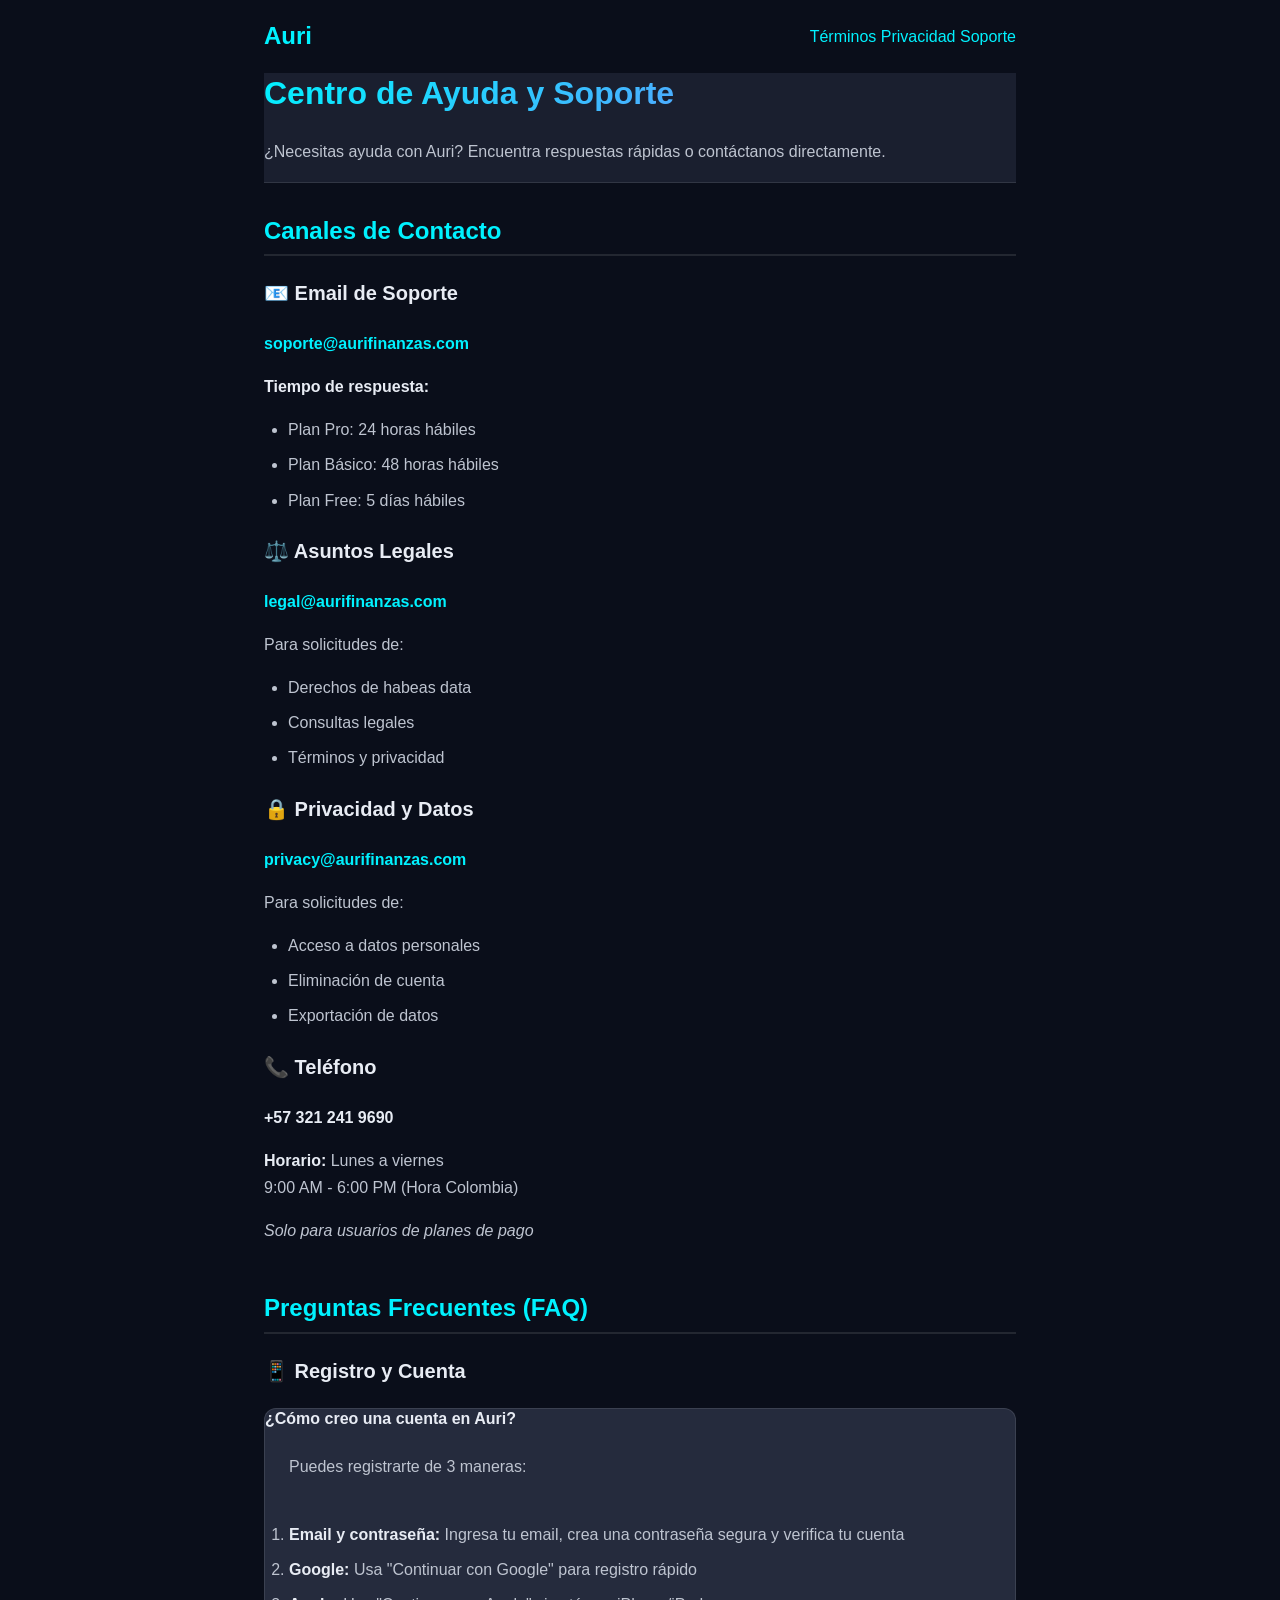
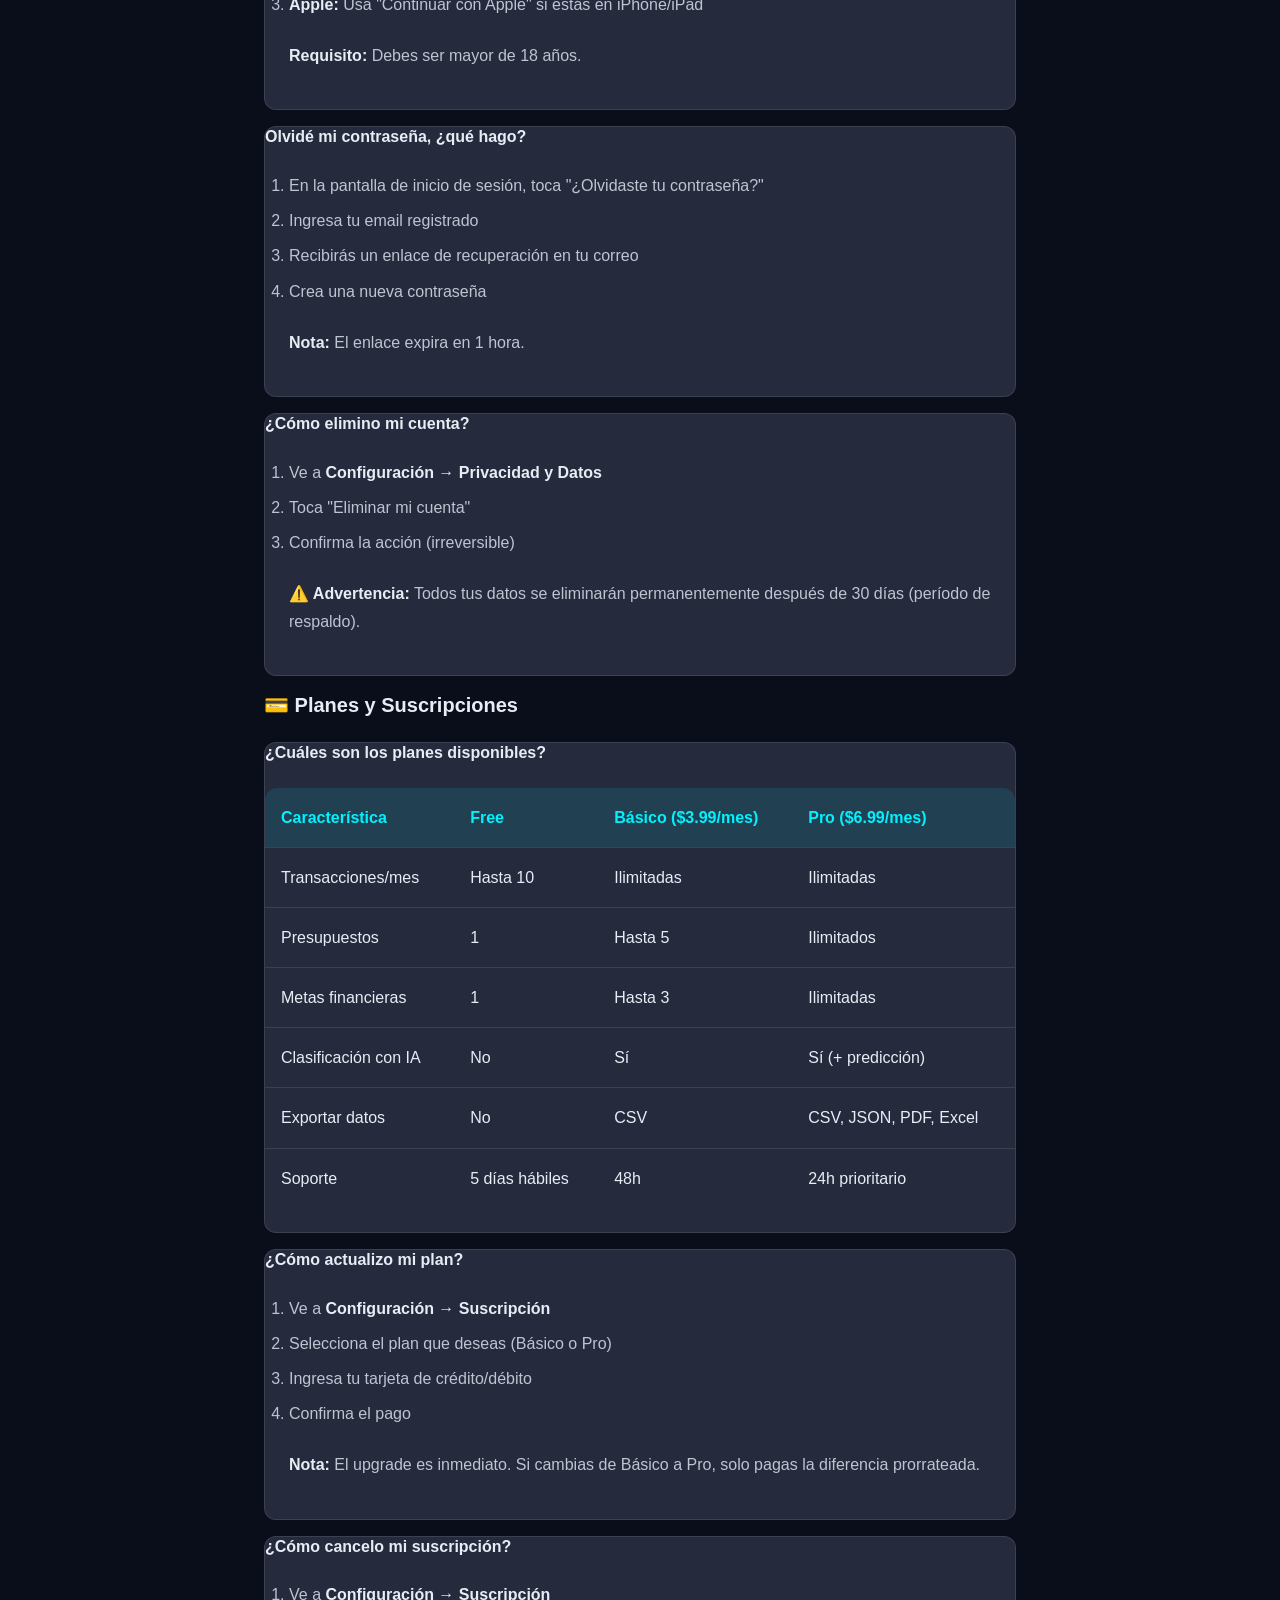
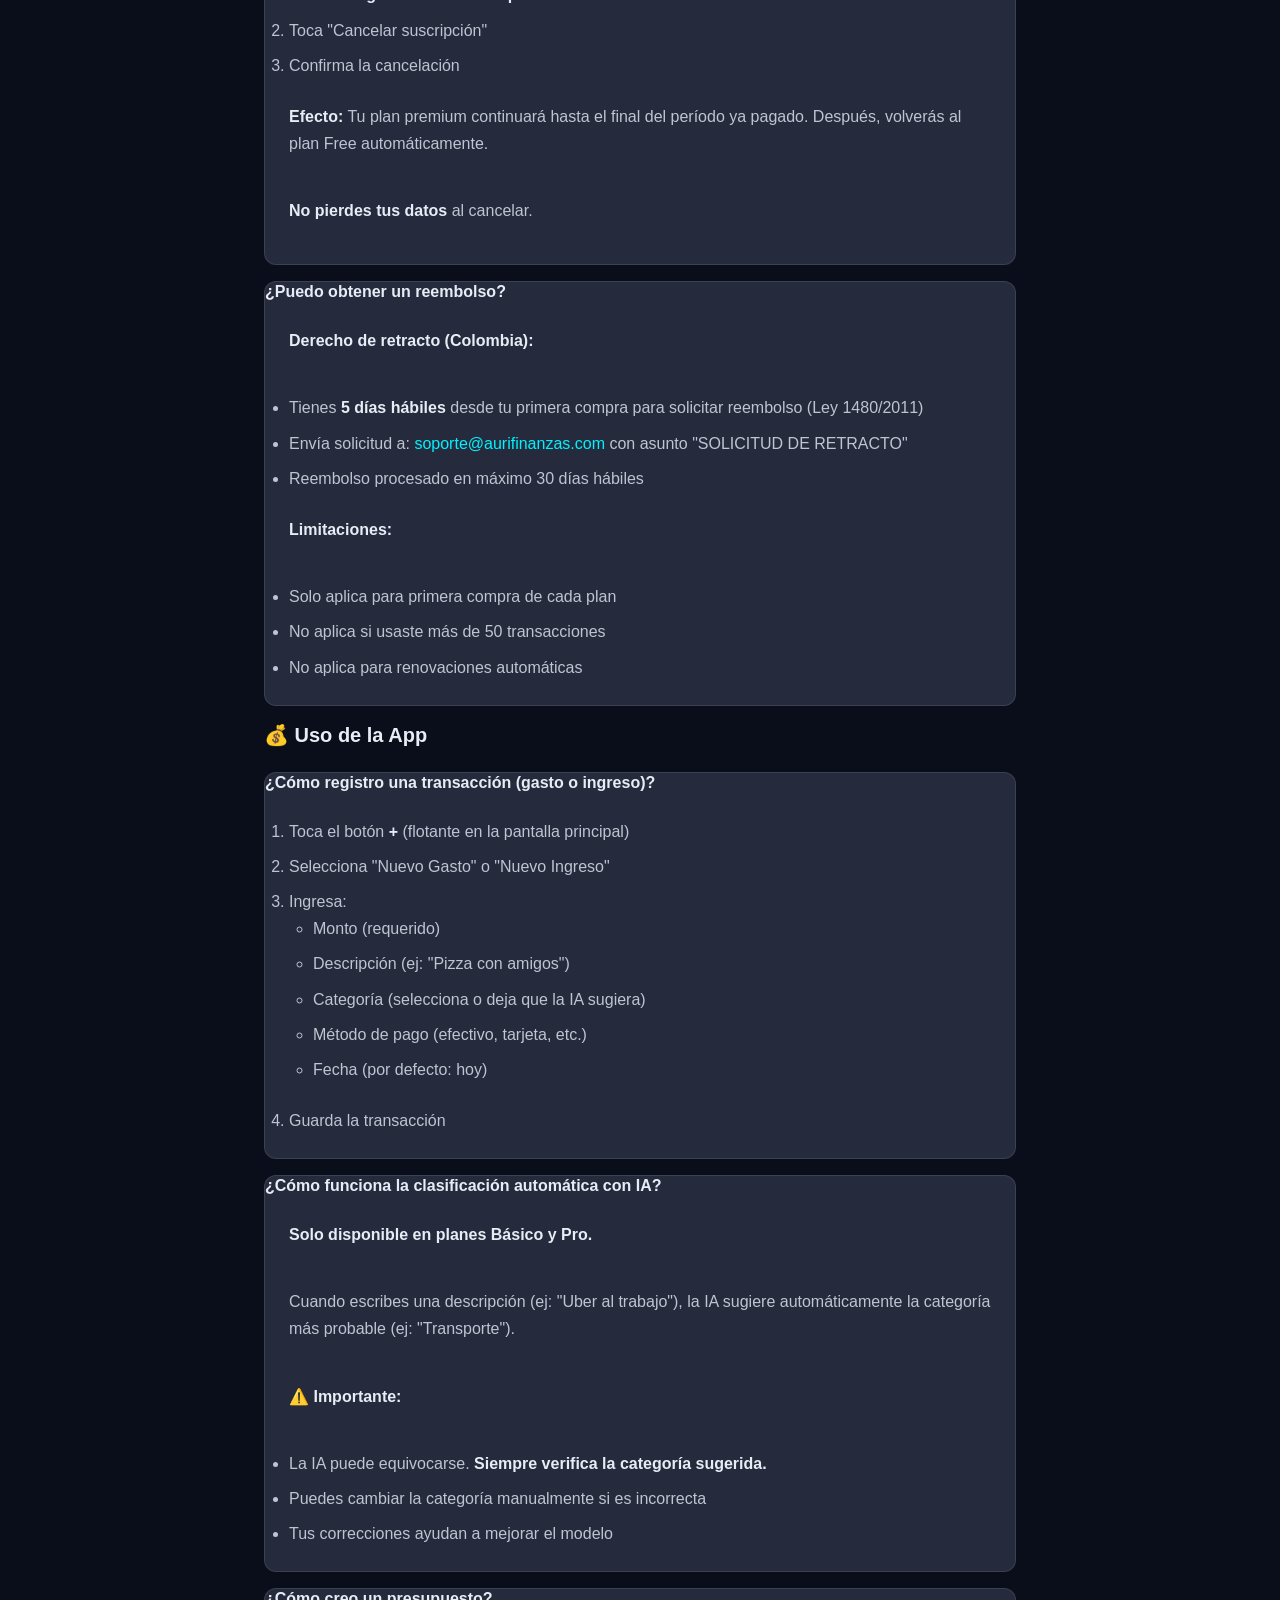
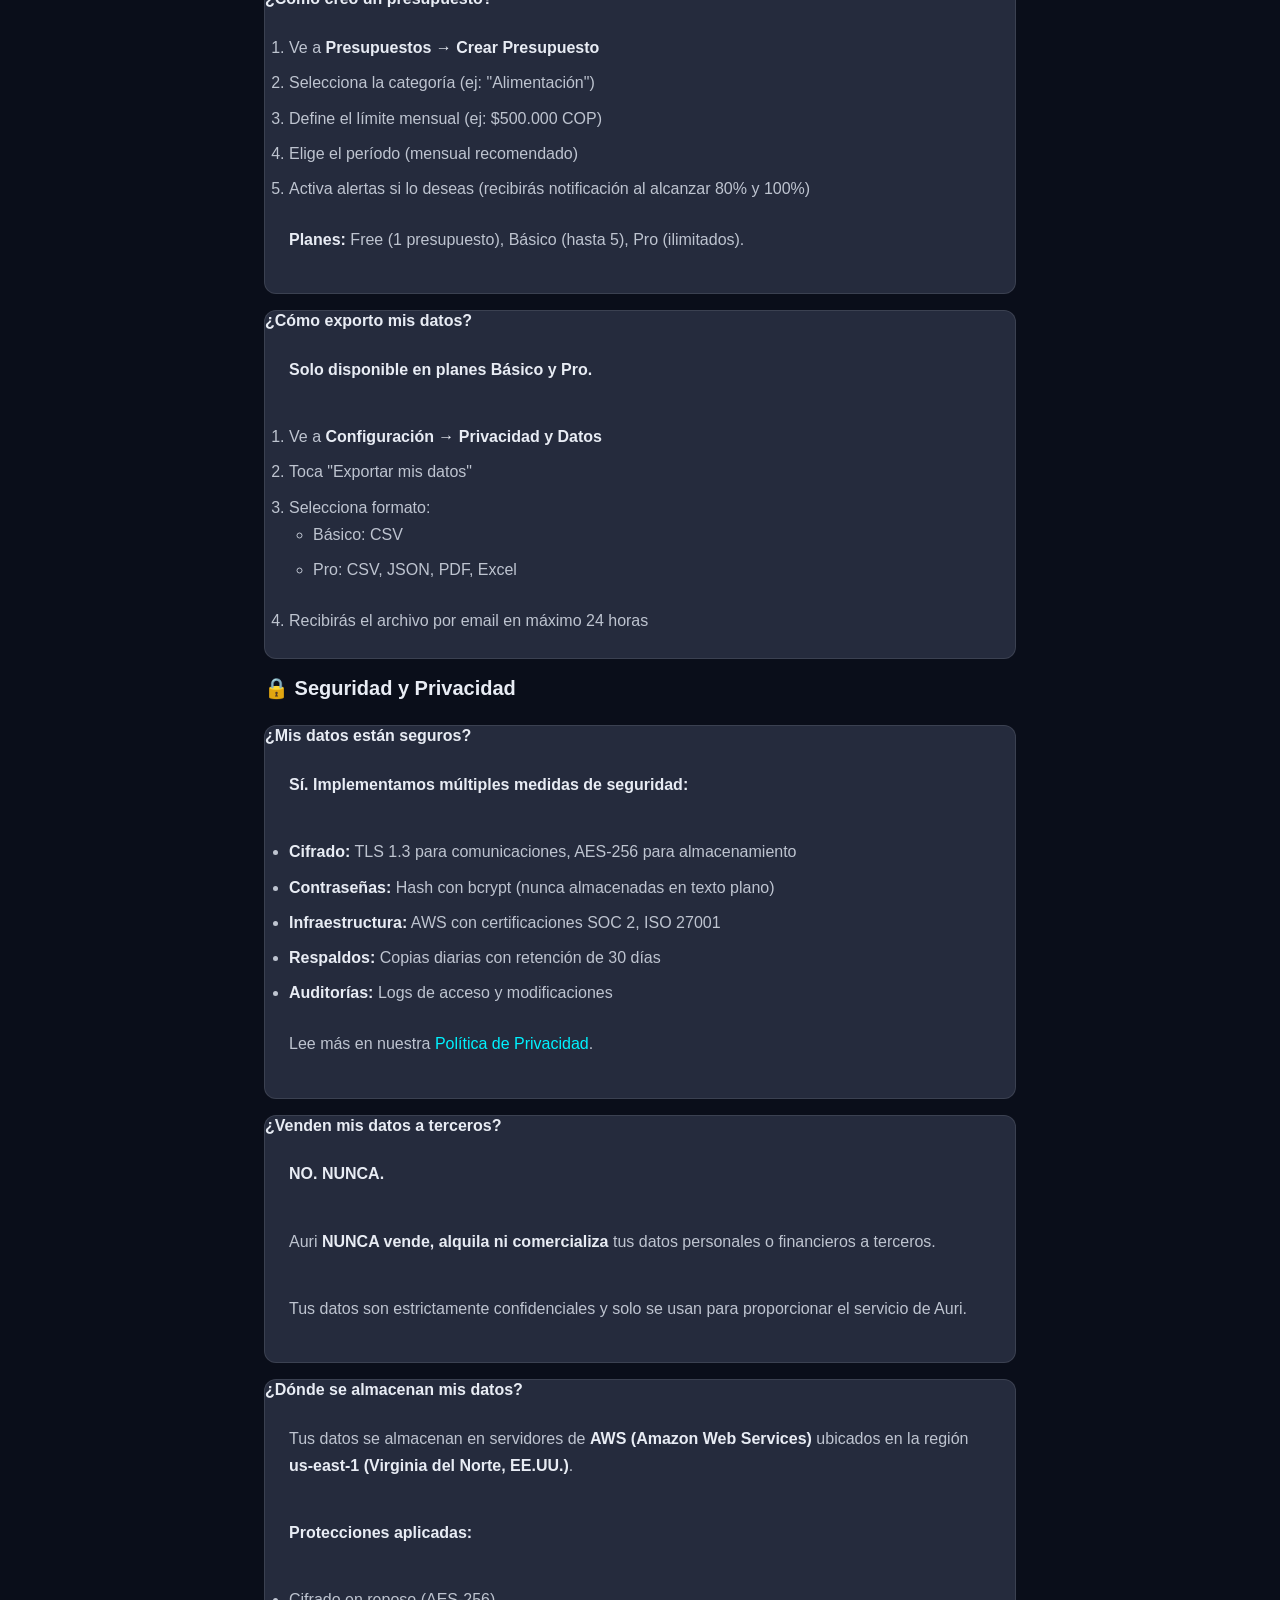
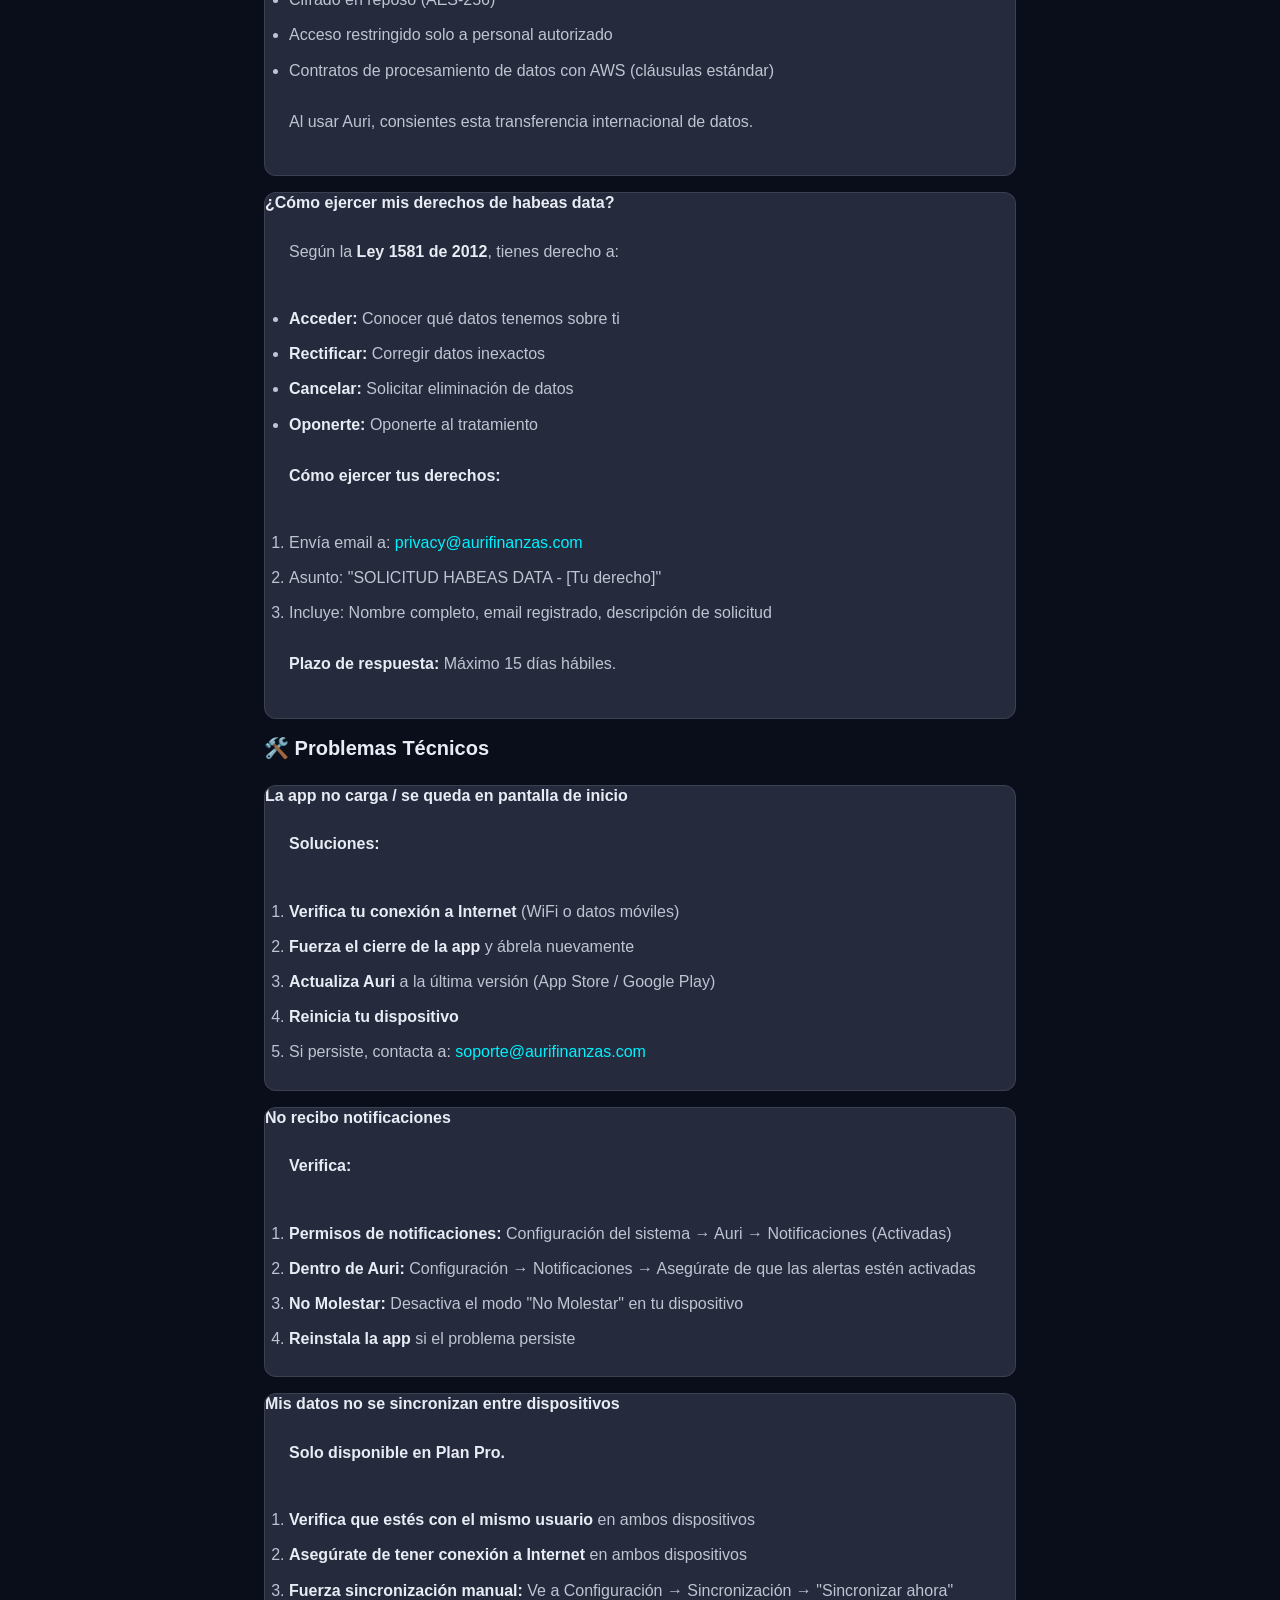
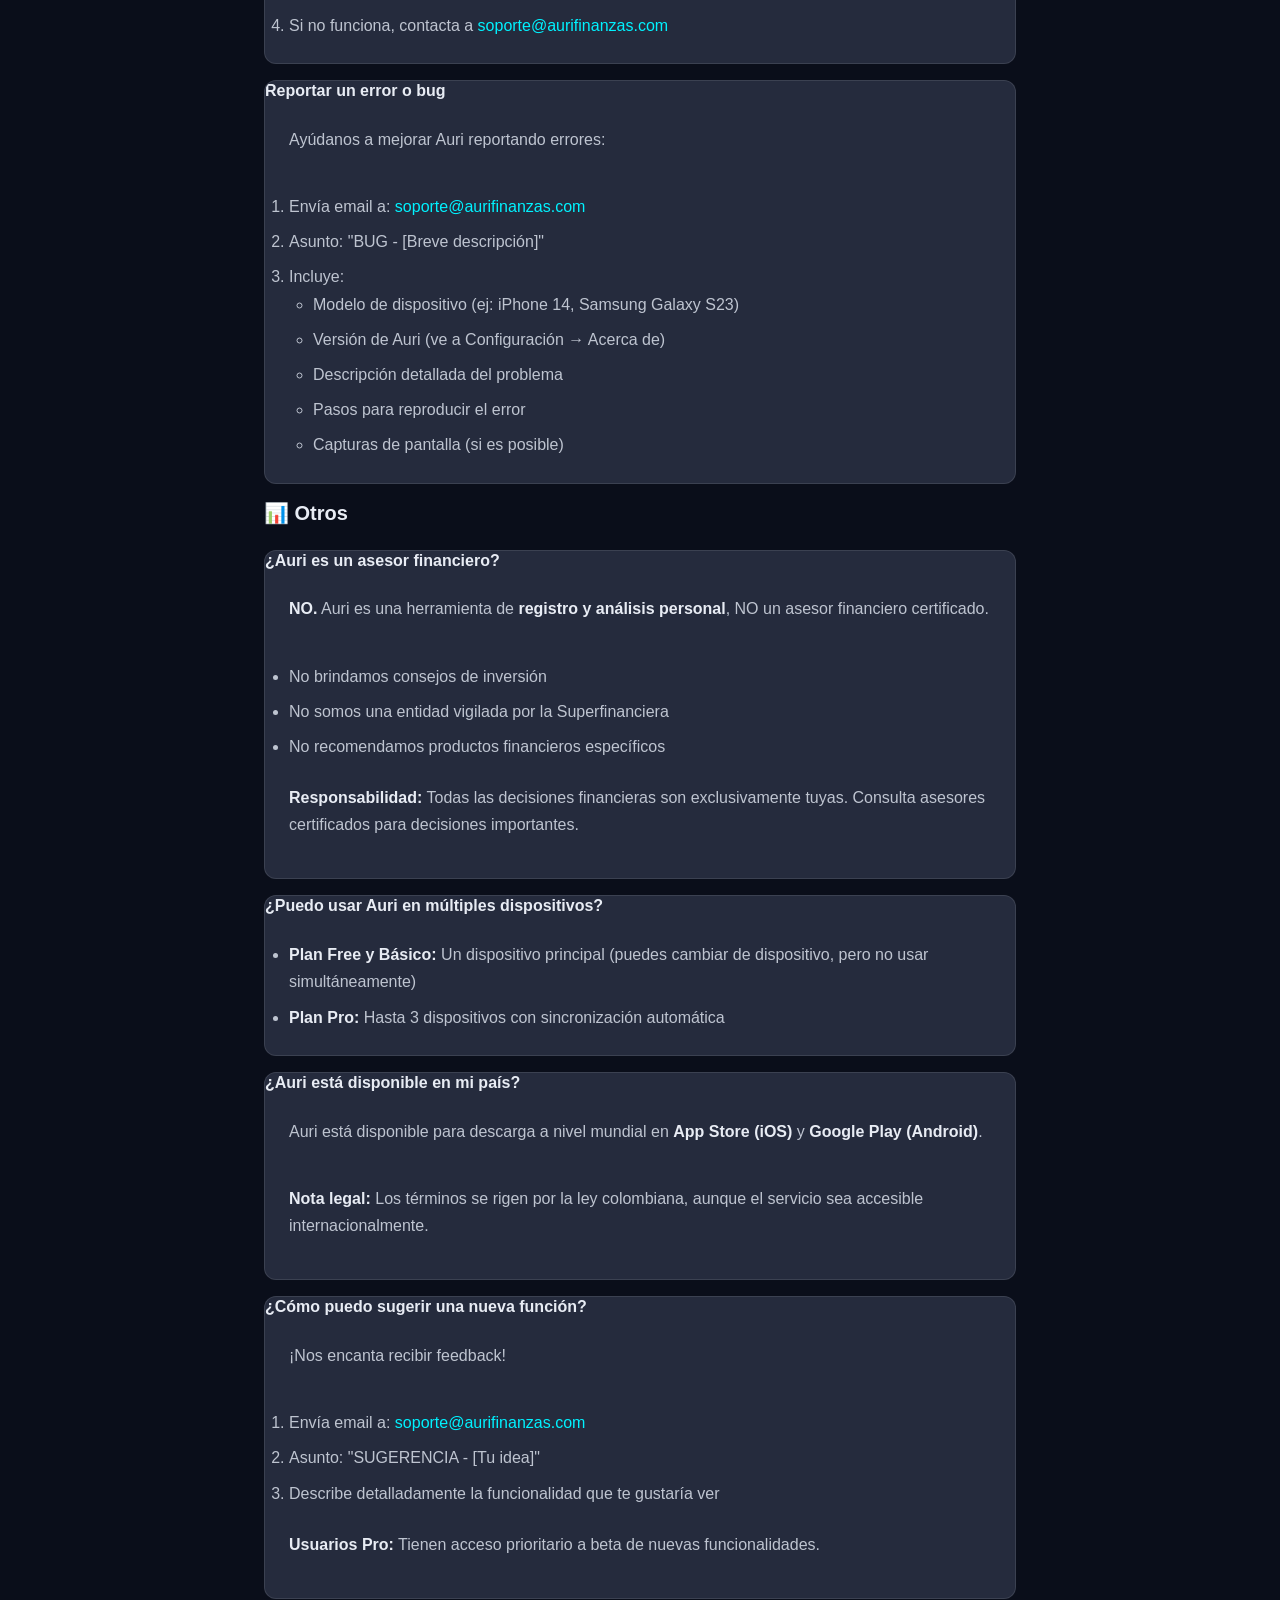
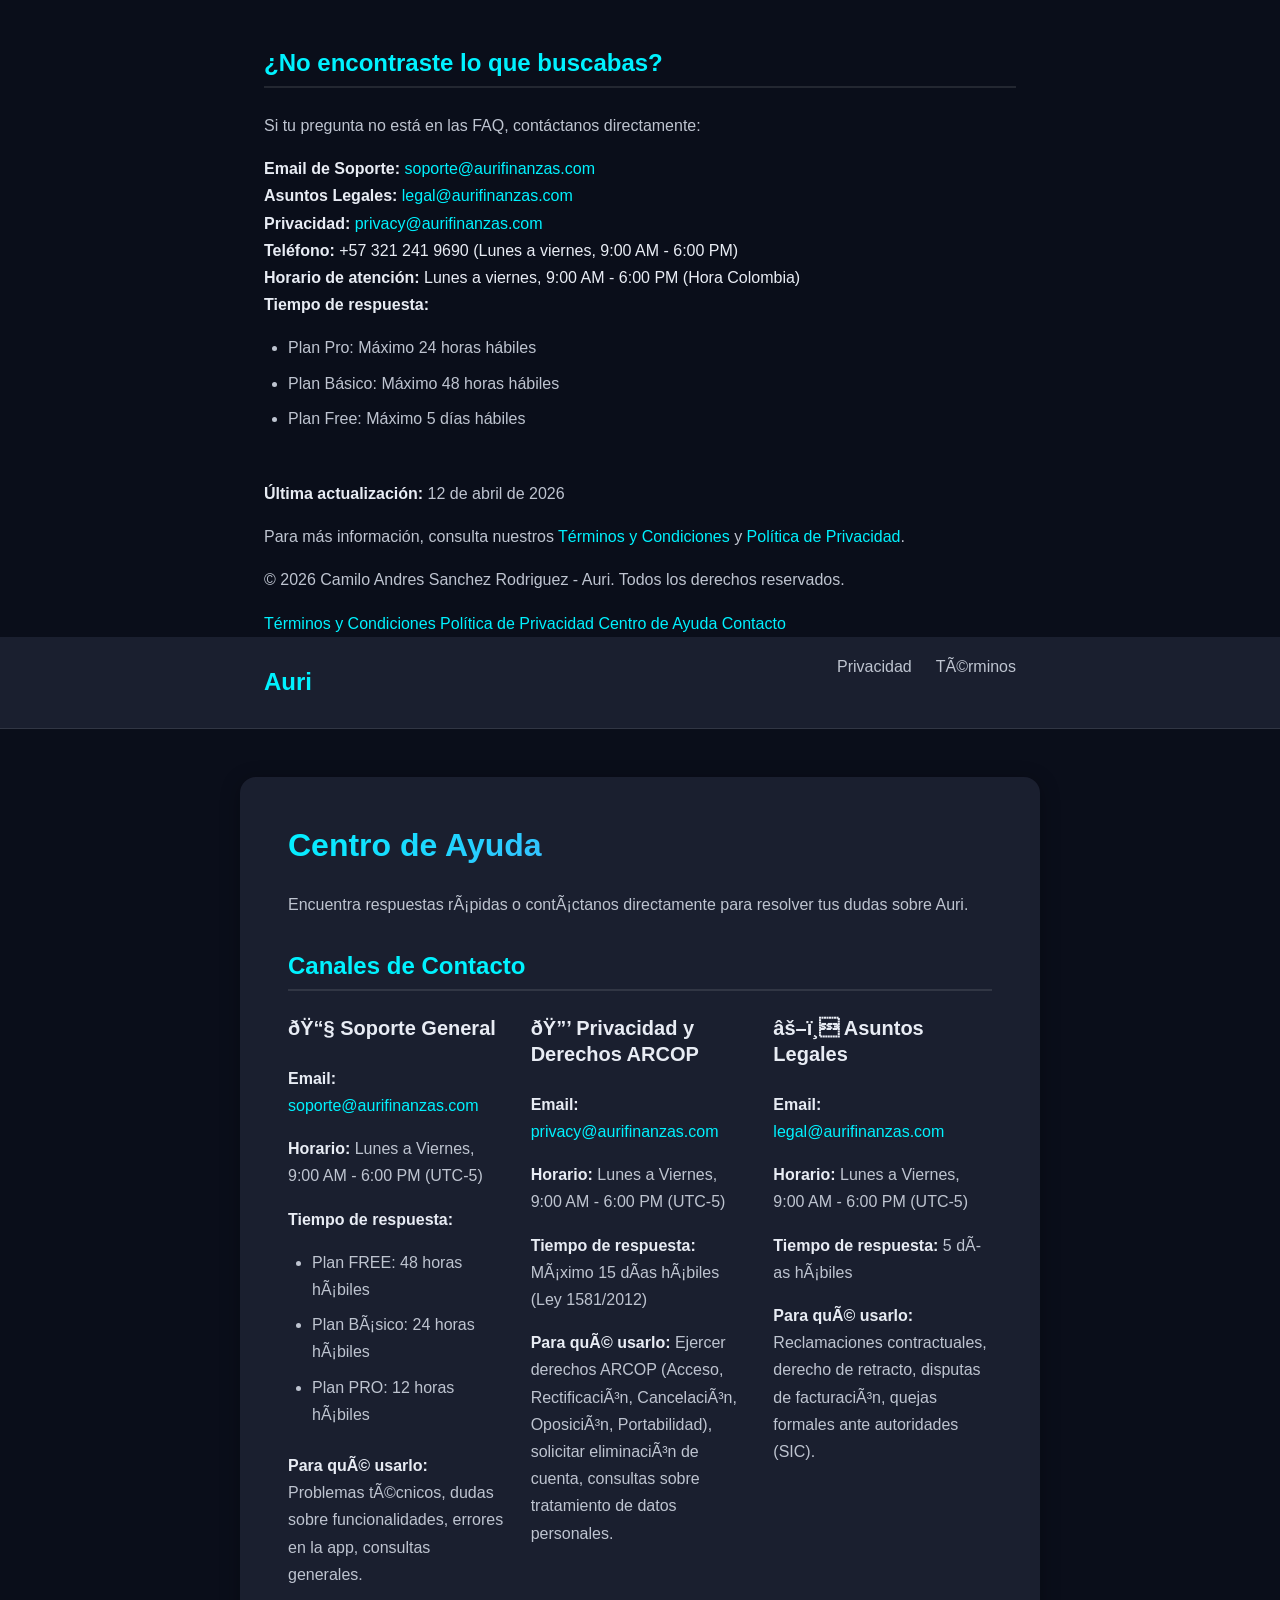
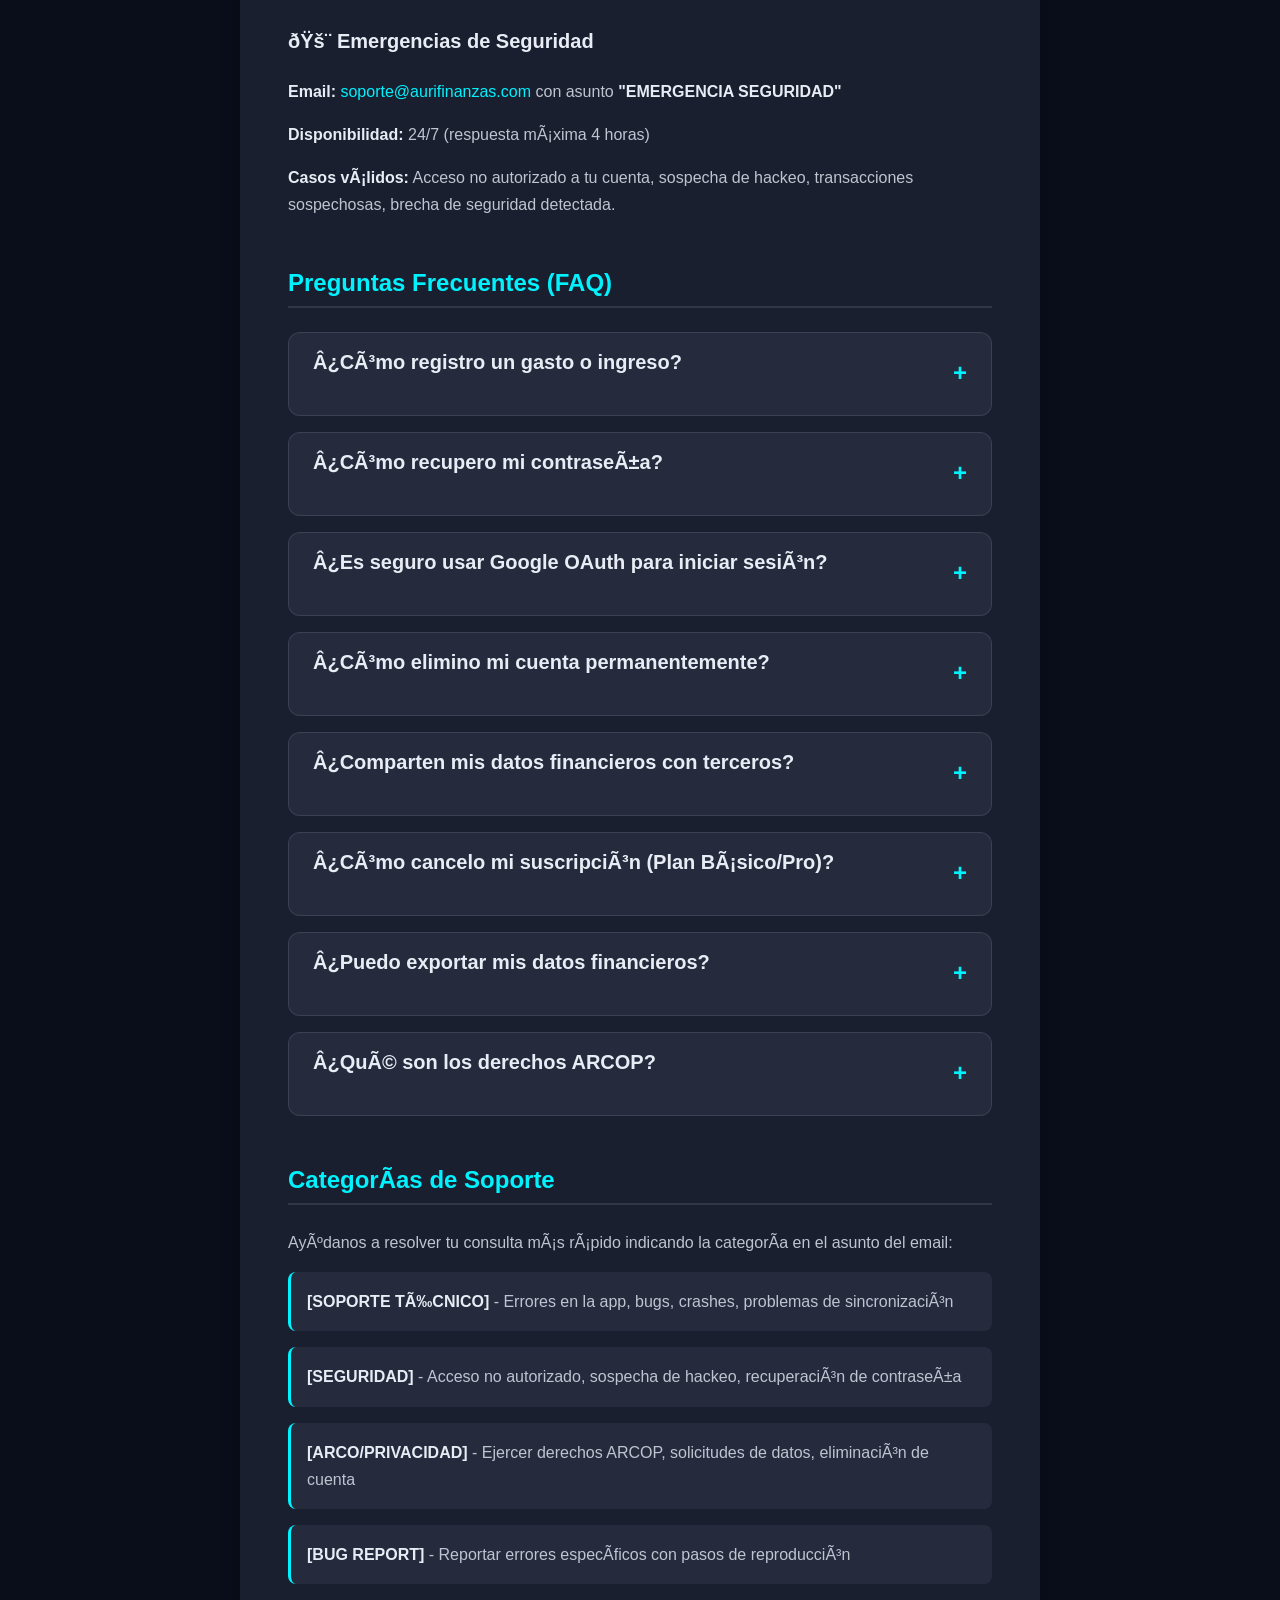
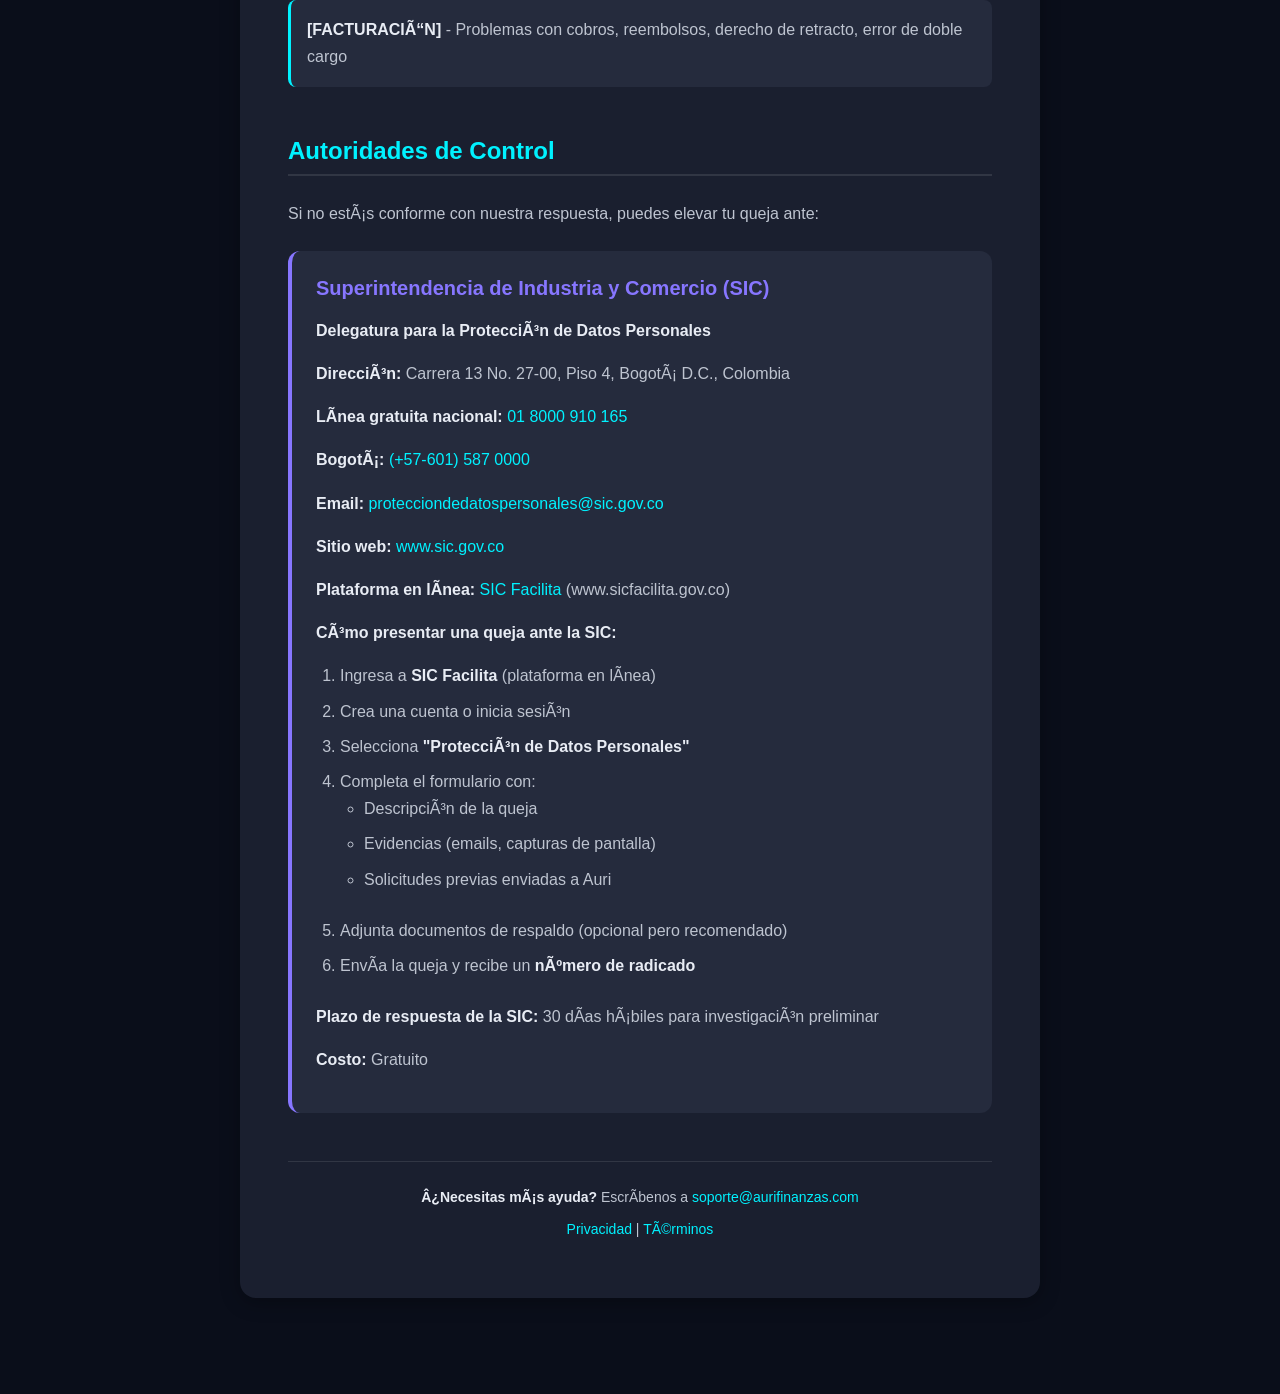
==== commit 05ff444d: "fix: Corregir codificación UTF-8 en documentos legales HTML - Regenerados privacy.html, terms.html y" ====
--- a/support.html
+++ b/support.html
@@ -1,4 +1,459 @@
 ﻿<!DOCTYPE html>
+<html lang="es-CO">
+<head>
+  <meta charset="UTF-8">
+  <meta name="viewport" content="width=device-width, initial-scale=1.0">
+  <title>Centro de Ayuda - Auri</title>
+  <meta name="description" content="Centro de Ayuda y Soporte de Auri - Preguntas frecuentes y contacto">
+  <link rel="stylesheet" href="assets/styles.css">
+</head>
+<body>
+  <nav class="navbar">
+    <div class="container">
+      <a href="https://aurifinanzas.com" class="logo">Auri</a>
+      <div class="nav-links">
+        <a href="terms.html">Términos</a>
+        <a href="privacy.html">Privacidad</a>
+        <a href="support.html" class="active">Soporte</a>
+      </div>
+    </div>
+  </nav>
+
+  <main class="container">
+    <header class="page-header">
+      <h1>Centro de Ayuda y Soporte</h1>
+      <p class="subtitle">¿Necesitas ayuda con Auri? Encuentra respuestas rápidas o contáctanos directamente.</p>
+    </header>
+
+    <section class="legal-section">
+      <h2>Canales de Contacto</h2>
+      <div class="contact-grid">
+        <div class="contact-card">
+          <h3>📧 Email de Soporte</h3>
+          <p><strong><a href="mailto:soporte@aurifinanzas.com">soporte@aurifinanzas.com</a></strong></p>
+          <p><strong>Tiempo de respuesta:</strong></p>
+          <ul>
+            <li>Plan Pro: 24 horas hábiles</li>
+            <li>Plan Básico: 48 horas hábiles</li>
+            <li>Plan Free: 5 días hábiles</li>
+          </ul>
+        </div>
+
+        <div class="contact-card">
+          <h3>⚖️ Asuntos Legales</h3>
+          <p><strong><a href="mailto:legal@aurifinanzas.com">legal@aurifinanzas.com</a></strong></p>
+          <p>Para solicitudes de:</p>
+          <ul>
+            <li>Derechos de habeas data</li>
+            <li>Consultas legales</li>
+            <li>Términos y privacidad</li>
+          </ul>
+        </div>
+
+        <div class="contact-card">
+          <h3>🔒 Privacidad y Datos</h3>
+          <p><strong><a href="mailto:privacy@aurifinanzas.com">privacy@aurifinanzas.com</a></strong></p>
+          <p>Para solicitudes de:</p>
+          <ul>
+            <li>Acceso a datos personales</li>
+            <li>Eliminación de cuenta</li>
+            <li>Exportación de datos</li>
+          </ul>
+        </div>
+
+        <div class="contact-card">
+          <h3>📞 Teléfono</h3>
+          <p><strong>+57 321 241 9690</strong></p>
+          <p><strong>Horario:</strong> Lunes a viernes<br>9:00 AM - 6:00 PM (Hora Colombia)</p>
+          <p><em>Solo para usuarios de planes de pago</em></p>
+        </div>
+      </div>
+    </section>
+
+    <section class="legal-section">
+      <h2>Preguntas Frecuentes (FAQ)</h2>
+
+      <div class="faq-section">
+        <h3>📱 Registro y Cuenta</h3>
+
+        <div class="faq-item">
+          <h4>¿Cómo creo una cuenta en Auri?</h4>
+          <p>Puedes registrarte de 3 maneras:</p>
+          <ol>
+            <li><strong>Email y contraseña:</strong> Ingresa tu email, crea una contraseña segura y verifica tu cuenta</li>
+            <li><strong>Google:</strong> Usa "Continuar con Google" para registro rápido</li>
+            <li><strong>Apple:</strong> Usa "Continuar con Apple" si estás en iPhone/iPad</li>
+          </ol>
+          <p><strong>Requisito:</strong> Debes ser mayor de 18 años.</p>
+        </div>
+
+        <div class="faq-item">
+          <h4>Olvidé mi contraseña, ¿qué hago?</h4>
+          <ol>
+            <li>En la pantalla de inicio de sesión, toca "¿Olvidaste tu contraseña?"</li>
+            <li>Ingresa tu email registrado</li>
+            <li>Recibirás un enlace de recuperación en tu correo</li>
+            <li>Crea una nueva contraseña</li>
+          </ol>
+          <p><strong>Nota:</strong> El enlace expira en 1 hora.</p>
+        </div>
+
+        <div class="faq-item">
+          <h4>¿Cómo elimino mi cuenta?</h4>
+          <ol>
+            <li>Ve a <strong>Configuración → Privacidad y Datos</strong></li>
+            <li>Toca "Eliminar mi cuenta"</li>
+            <li>Confirma la acción (irreversible)</li>
+          </ol>
+          <p><strong>⚠️ Advertencia:</strong> Todos tus datos se eliminarán permanentemente después de 30 días (período de respaldo).</p>
+        </div>
+      </div>
+
+      <div class="faq-section">
+        <h3>💳 Planes y Suscripciones</h3>
+
+        <div class="faq-item">
+          <h4>¿Cuáles son los planes disponibles?</h4>
+          <table class="plan-comparison">
+            <thead>
+              <tr>
+                <th>Característica</th>
+                <th>Free</th>
+                <th>Básico ($3.99/mes)</th>
+                <th>Pro ($6.99/mes)</th>
+              </tr>
+            </thead>
+            <tbody>
+              <tr>
+                <td>Transacciones/mes</td>
+                <td>Hasta 10</td>
+                <td>Ilimitadas</td>
+                <td>Ilimitadas</td>
+              </tr>
+              <tr>
+                <td>Presupuestos</td>
+                <td>1</td>
+                <td>Hasta 5</td>
+                <td>Ilimitados</td>
+              </tr>
+              <tr>
+                <td>Metas financieras</td>
+                <td>1</td>
+                <td>Hasta 3</td>
+                <td>Ilimitadas</td>
+              </tr>
+              <tr>
+                <td>Clasificación con IA</td>
+                <td>No</td>
+                <td>Sí</td>
+                <td>Sí (+ predicción)</td>
+              </tr>
+              <tr>
+                <td>Exportar datos</td>
+                <td>No</td>
+                <td>CSV</td>
+                <td>CSV, JSON, PDF, Excel</td>
+              </tr>
+              <tr>
+                <td>Soporte</td>
+                <td>5 días hábiles</td>
+                <td>48h</td>
+                <td>24h prioritario</td>
+              </tr>
+            </tbody>
+          </table>
+        </div>
+
+        <div class="faq-item">
+          <h4>¿Cómo actualizo mi plan?</h4>
+          <ol>
+            <li>Ve a <strong>Configuración → Suscripción</strong></li>
+            <li>Selecciona el plan que deseas (Básico o Pro)</li>
+            <li>Ingresa tu tarjeta de crédito/débito</li>
+            <li>Confirma el pago</li>
+          </ol>
+          <p><strong>Nota:</strong> El upgrade es inmediato. Si cambias de Básico a Pro, solo pagas la diferencia prorrateada.</p>
+        </div>
+
+        <div class="faq-item">
+          <h4>¿Cómo cancelo mi suscripción?</h4>
+          <ol>
+            <li>Ve a <strong>Configuración → Suscripción</strong></li>
+            <li>Toca "Cancelar suscripción"</li>
+            <li>Confirma la cancelación</li>
+          </ol>
+          <p><strong>Efecto:</strong> Tu plan premium continuará hasta el final del período ya pagado. Después, volverás al plan Free automáticamente.</p>
+          <p><strong>No pierdes tus datos</strong> al cancelar.</p>
+        </div>
+
+        <div class="faq-item">
+          <h4>¿Puedo obtener un reembolso?</h4>
+          <p><strong>Derecho de retracto (Colombia):</strong></p>
+          <ul>
+            <li>Tienes <strong>5 días hábiles</strong> desde tu primera compra para solicitar reembolso (Ley 1480/2011)</li>
+            <li>Envía solicitud a: <a href="mailto:soporte@aurifinanzas.com">soporte@aurifinanzas.com</a> con asunto "SOLICITUD DE RETRACTO"</li>
+            <li>Reembolso procesado en máximo 30 días hábiles</li>
+          </ul>
+          <p><strong>Limitaciones:</strong></p>
+          <ul>
+            <li>Solo aplica para primera compra de cada plan</li>
+            <li>No aplica si usaste más de 50 transacciones</li>
+            <li>No aplica para renovaciones automáticas</li>
+          </ul>
+        </div>
+      </div>
+
+      <div class="faq-section">
+        <h3>💰 Uso de la App</h3>
+
+        <div class="faq-item">
+          <h4>¿Cómo registro una transacción (gasto o ingreso)?</h4>
+          <ol>
+            <li>Toca el botón <strong>+</strong> (flotante en la pantalla principal)</li>
+            <li>Selecciona "Nuevo Gasto" o "Nuevo Ingreso"</li>
+            <li>Ingresa:
+              <ul>
+                <li>Monto (requerido)</li>
+                <li>Descripción (ej: "Pizza con amigos")</li>
+                <li>Categoría (selecciona o deja que la IA sugiera)</li>
+                <li>Método de pago (efectivo, tarjeta, etc.)</li>
+                <li>Fecha (por defecto: hoy)</li>
+              </ul>
+            </li>
+            <li>Guarda la transacción</li>
+          </ol>
+        </div>
+
+        <div class="faq-item">
+          <h4>¿Cómo funciona la clasificación automática con IA?</h4>
+          <p><strong>Solo disponible en planes Básico y Pro.</strong></p>
+          <p>Cuando escribes una descripción (ej: "Uber al trabajo"), la IA sugiere automáticamente la categoría más probable (ej: "Transporte").</p>
+          <p><strong>⚠️ Importante:</strong></p>
+          <ul>
+            <li>La IA puede equivocarse. <strong>Siempre verifica la categoría sugerida.</strong></li>
+            <li>Puedes cambiar la categoría manualmente si es incorrecta</li>
+            <li>Tus correcciones ayudan a mejorar el modelo</li>
+          </ul>
+        </div>
+
+        <div class="faq-item">
+          <h4>¿Cómo creo un presupuesto?</h4>
+          <ol>
+            <li>Ve a <strong>Presupuestos → Crear Presupuesto</strong></li>
+            <li>Selecciona la categoría (ej: "Alimentación")</li>
+            <li>Define el límite mensual (ej: $500.000 COP)</li>
+            <li>Elige el período (mensual recomendado)</li>
+            <li>Activa alertas si lo deseas (recibirás notificación al alcanzar 80% y 100%)</li>
+          </ol>
+          <p><strong>Planes:</strong> Free (1 presupuesto), Básico (hasta 5), Pro (ilimitados).</p>
+        </div>
+
+        <div class="faq-item">
+          <h4>¿Cómo exporto mis datos?</h4>
+          <p><strong>Solo disponible en planes Básico y Pro.</strong></p>
+          <ol>
+            <li>Ve a <strong>Configuración → Privacidad y Datos</strong></li>
+            <li>Toca "Exportar mis datos"</li>
+            <li>Selecciona formato:
+              <ul>
+                <li>Básico: CSV</li>
+                <li>Pro: CSV, JSON, PDF, Excel</li>
+              </ul>
+            </li>
+            <li>Recibirás el archivo por email en máximo 24 horas</li>
+          </ol>
+        </div>
+      </div>
+
+      <div class="faq-section">
+        <h3>🔒 Seguridad y Privacidad</h3>
+
+        <div class="faq-item">
+          <h4>¿Mis datos están seguros?</h4>
+          <p><strong>Sí. Implementamos múltiples medidas de seguridad:</strong></p>
+          <ul>
+            <li><strong>Cifrado:</strong> TLS 1.3 para comunicaciones, AES-256 para almacenamiento</li>
+            <li><strong>Contraseñas:</strong> Hash con bcrypt (nunca almacenadas en texto plano)</li>
+            <li><strong>Infraestructura:</strong> AWS con certificaciones SOC 2, ISO 27001</li>
+            <li><strong>Respaldos:</strong> Copias diarias con retención de 30 días</li>
+            <li><strong>Auditorías:</strong> Logs de acceso y modificaciones</li>
+          </ul>
+          <p>Lee más en nuestra <a href="privacy.html">Política de Privacidad</a>.</p>
+        </div>
+
+        <div class="faq-item">
+          <h4>¿Venden mis datos a terceros?</h4>
+          <p><strong>NO. NUNCA.</strong></p>
+          <p>Auri <strong>NUNCA vende, alquila ni comercializa</strong> tus datos personales o financieros a terceros.</p>
+          <p>Tus datos son estrictamente confidenciales y solo se usan para proporcionar el servicio de Auri.</p>
+        </div>
+
+        <div class="faq-item">
+          <h4>¿Dónde se almacenan mis datos?</h4>
+          <p>Tus datos se almacenan en servidores de <strong>AWS (Amazon Web Services)</strong> ubicados en la región <strong>us-east-1 (Virginia del Norte, EE.UU.)</strong>.</p>
+          <p><strong>Protecciones aplicadas:</strong></p>
+          <ul>
+            <li>Cifrado en reposo (AES-256)</li>
+            <li>Acceso restringido solo a personal autorizado</li>
+            <li>Contratos de procesamiento de datos con AWS (cláusulas estándar)</li>
+          </ul>
+          <p>Al usar Auri, consientes esta transferencia internacional de datos.</p>
+        </div>
+
+        <div class="faq-item">
+          <h4>¿Cómo ejercer mis derechos de habeas data?</h4>
+          <p>Según la <strong>Ley 1581 de 2012</strong>, tienes derecho a:</p>
+          <ul>
+            <li><strong>Acceder:</strong> Conocer qué datos tenemos sobre ti</li>
+            <li><strong>Rectificar:</strong> Corregir datos inexactos</li>
+            <li><strong>Cancelar:</strong> Solicitar eliminación de datos</li>
+            <li><strong>Oponerte:</strong> Oponerte al tratamiento</li>
+          </ul>
+          <p><strong>Cómo ejercer tus derechos:</strong></p>
+          <ol>
+            <li>Envía email a: <a href="mailto:privacy@aurifinanzas.com">privacy@aurifinanzas.com</a></li>
+            <li>Asunto: "SOLICITUD HABEAS DATA - [Tu derecho]"</li>
+            <li>Incluye: Nombre completo, email registrado, descripción de solicitud</li>
+          </ol>
+          <p><strong>Plazo de respuesta:</strong> Máximo 15 días hábiles.</p>
+        </div>
+      </div>
+
+      <div class="faq-section">
+        <h3>🛠️ Problemas Técnicos</h3>
+
+        <div class="faq-item">
+          <h4>La app no carga / se queda en pantalla de inicio</h4>
+          <p><strong>Soluciones:</strong></p>
+          <ol>
+            <li><strong>Verifica tu conexión a Internet</strong> (WiFi o datos móviles)</li>
+            <li><strong>Fuerza el cierre de la app</strong> y ábrela nuevamente</li>
+            <li><strong>Actualiza Auri</strong> a la última versión (App Store / Google Play)</li>
+            <li><strong>Reinicia tu dispositivo</strong></li>
+            <li>Si persiste, contacta a: <a href="mailto:soporte@aurifinanzas.com">soporte@aurifinanzas.com</a></li>
+          </ol>
+        </div>
+
+        <div class="faq-item">
+          <h4>No recibo notificaciones</h4>
+          <p><strong>Verifica:</strong></p>
+          <ol>
+            <li><strong>Permisos de notificaciones:</strong> Configuración del sistema → Auri → Notificaciones (Activadas)</li>
+            <li><strong>Dentro de Auri:</strong> Configuración → Notificaciones → Asegúrate de que las alertas estén activadas</li>
+            <li><strong>No Molestar:</strong> Desactiva el modo "No Molestar" en tu dispositivo</li>
+            <li><strong>Reinstala la app</strong> si el problema persiste</li>
+          </ol>
+        </div>
+
+        <div class="faq-item">
+          <h4>Mis datos no se sincronizan entre dispositivos</h4>
+          <p><strong>Solo disponible en Plan Pro.</strong></p>
+          <ol>
+            <li><strong>Verifica que estés con el mismo usuario</strong> en ambos dispositivos</li>
+            <li><strong>Asegúrate de tener conexión a Internet</strong> en ambos dispositivos</li>
+            <li><strong>Fuerza sincronización manual:</strong> Ve a Configuración → Sincronización → "Sincronizar ahora"</li>
+            <li>Si no funciona, contacta a <a href="mailto:soporte@aurifinanzas.com">soporte@aurifinanzas.com</a></li>
+          </ol>
+        </div>
+
+        <div class="faq-item">
+          <h4>Reportar un error o bug</h4>
+          <p>Ayúdanos a mejorar Auri reportando errores:</p>
+          <ol>
+            <li>Envía email a: <a href="mailto:soporte@aurifinanzas.com">soporte@aurifinanzas.com</a></li>
+            <li>Asunto: "BUG - [Breve descripción]"</li>
+            <li>Incluye:
+              <ul>
+                <li>Modelo de dispositivo (ej: iPhone 14, Samsung Galaxy S23)</li>
+                <li>Versión de Auri (ve a Configuración → Acerca de)</li>
+                <li>Descripción detallada del problema</li>
+                <li>Pasos para reproducir el error</li>
+                <li>Capturas de pantalla (si es posible)</li>
+              </ul>
+            </li>
+          </ol>
+        </div>
+      </div>
+
+      <div class="faq-section">
+        <h3>📊 Otros</h3>
+
+        <div class="faq-item">
+          <h4>¿Auri es un asesor financiero?</h4>
+          <p><strong>NO.</strong> Auri es una herramienta de <strong>registro y análisis personal</strong>, NO un asesor financiero certificado.</p>
+          <ul>
+            <li>No brindamos consejos de inversión</li>
+            <li>No somos una entidad vigilada por la Superfinanciera</li>
+            <li>No recomendamos productos financieros específicos</li>
+          </ul>
+          <p><strong>Responsabilidad:</strong> Todas las decisiones financieras son exclusivamente tuyas. Consulta asesores certificados para decisiones importantes.</p>
+        </div>
+
+        <div class="faq-item">
+          <h4>¿Puedo usar Auri en múltiples dispositivos?</h4>
+          <ul>
+            <li><strong>Plan Free y Básico:</strong> Un dispositivo principal (puedes cambiar de dispositivo, pero no usar simultáneamente)</li>
+            <li><strong>Plan Pro:</strong> Hasta 3 dispositivos con sincronización automática</li>
+          </ul>
+        </div>
+
+        <div class="faq-item">
+          <h4>¿Auri está disponible en mi país?</h4>
+          <p>Auri está disponible para descarga a nivel mundial en <strong>App Store (iOS)</strong> y <strong>Google Play (Android)</strong>.</p>
+          <p><strong>Nota legal:</strong> Los términos se rigen por la ley colombiana, aunque el servicio sea accesible internacionalmente.</p>
+        </div>
+
+        <div class="faq-item">
+          <h4>¿Cómo puedo sugerir una nueva función?</h4>
+          <p>¡Nos encanta recibir feedback!</p>
+          <ol>
+            <li>Envía email a: <a href="mailto:soporte@aurifinanzas.com">soporte@aurifinanzas.com</a></li>
+            <li>Asunto: "SUGERENCIA - [Tu idea]"</li>
+            <li>Describe detalladamente la funcionalidad que te gustaría ver</li>
+          </ol>
+          <p><strong>Usuarios Pro:</strong> Tienen acceso prioritario a beta de nuevas funcionalidades.</p>
+        </div>
+      </div>
+    </section>
+
+    <section class="legal-section">
+      <h2>¿No encontraste lo que buscabas?</h2>
+      <p>Si tu pregunta no está en las FAQ, contáctanos directamente:</p>
+      <div class="contact-box">
+        <strong>Email de Soporte:</strong> <a href="mailto:soporte@aurifinanzas.com">soporte@aurifinanzas.com</a><br>
+        <strong>Asuntos Legales:</strong> <a href="mailto:legal@aurifinanzas.com">legal@aurifinanzas.com</a><br>
+        <strong>Privacidad:</strong> <a href="mailto:privacy@aurifinanzas.com">privacy@aurifinanzas.com</a><br>
+        <strong>Teléfono:</strong> +57 321 241 9690 (Lunes a viernes, 9:00 AM - 6:00 PM)<br>
+        <strong>Horario de atención:</strong> Lunes a viernes, 9:00 AM - 6:00 PM (Hora Colombia)
+      </div>
+      <p><strong>Tiempo de respuesta:</strong></p>
+      <ul>
+        <li>Plan Pro: Máximo 24 horas hábiles</li>
+        <li>Plan Básico: Máximo 48 horas hábiles</li>
+        <li>Plan Free: Máximo 5 días hábiles</li>
+      </ul>
+    </section>
+
+    <div class="footer-note">
+      <p><strong>Última actualización:</strong> 12 de abril de 2026</p>
+      <p>Para más información, consulta nuestros <a href="terms.html">Términos y Condiciones</a> y <a href="privacy.html">Política de Privacidad</a>.</p>
+    </div>
+  </main>
+
+  <footer class="footer">
+    <div class="container">
+      <p>&copy; 2026 Camilo Andres Sanchez Rodriguez - Auri. Todos los derechos reservados.</p>
+      <div class="footer-links">
+        <a href="terms.html">Términos y Condiciones</a>
+        <a href="privacy.html">Política de Privacidad</a>
+        <a href="support.html">Centro de Ayuda</a>
+        <a href="mailto:soporte@aurifinanzas.com">Contacto</a>
+      </div>
+    </div>
+  </footer>
+</body>
+</html>
+<!DOCTYPE html>
 <html lang="es-CO">
 <head>
   <meta charset="UTF-8">
